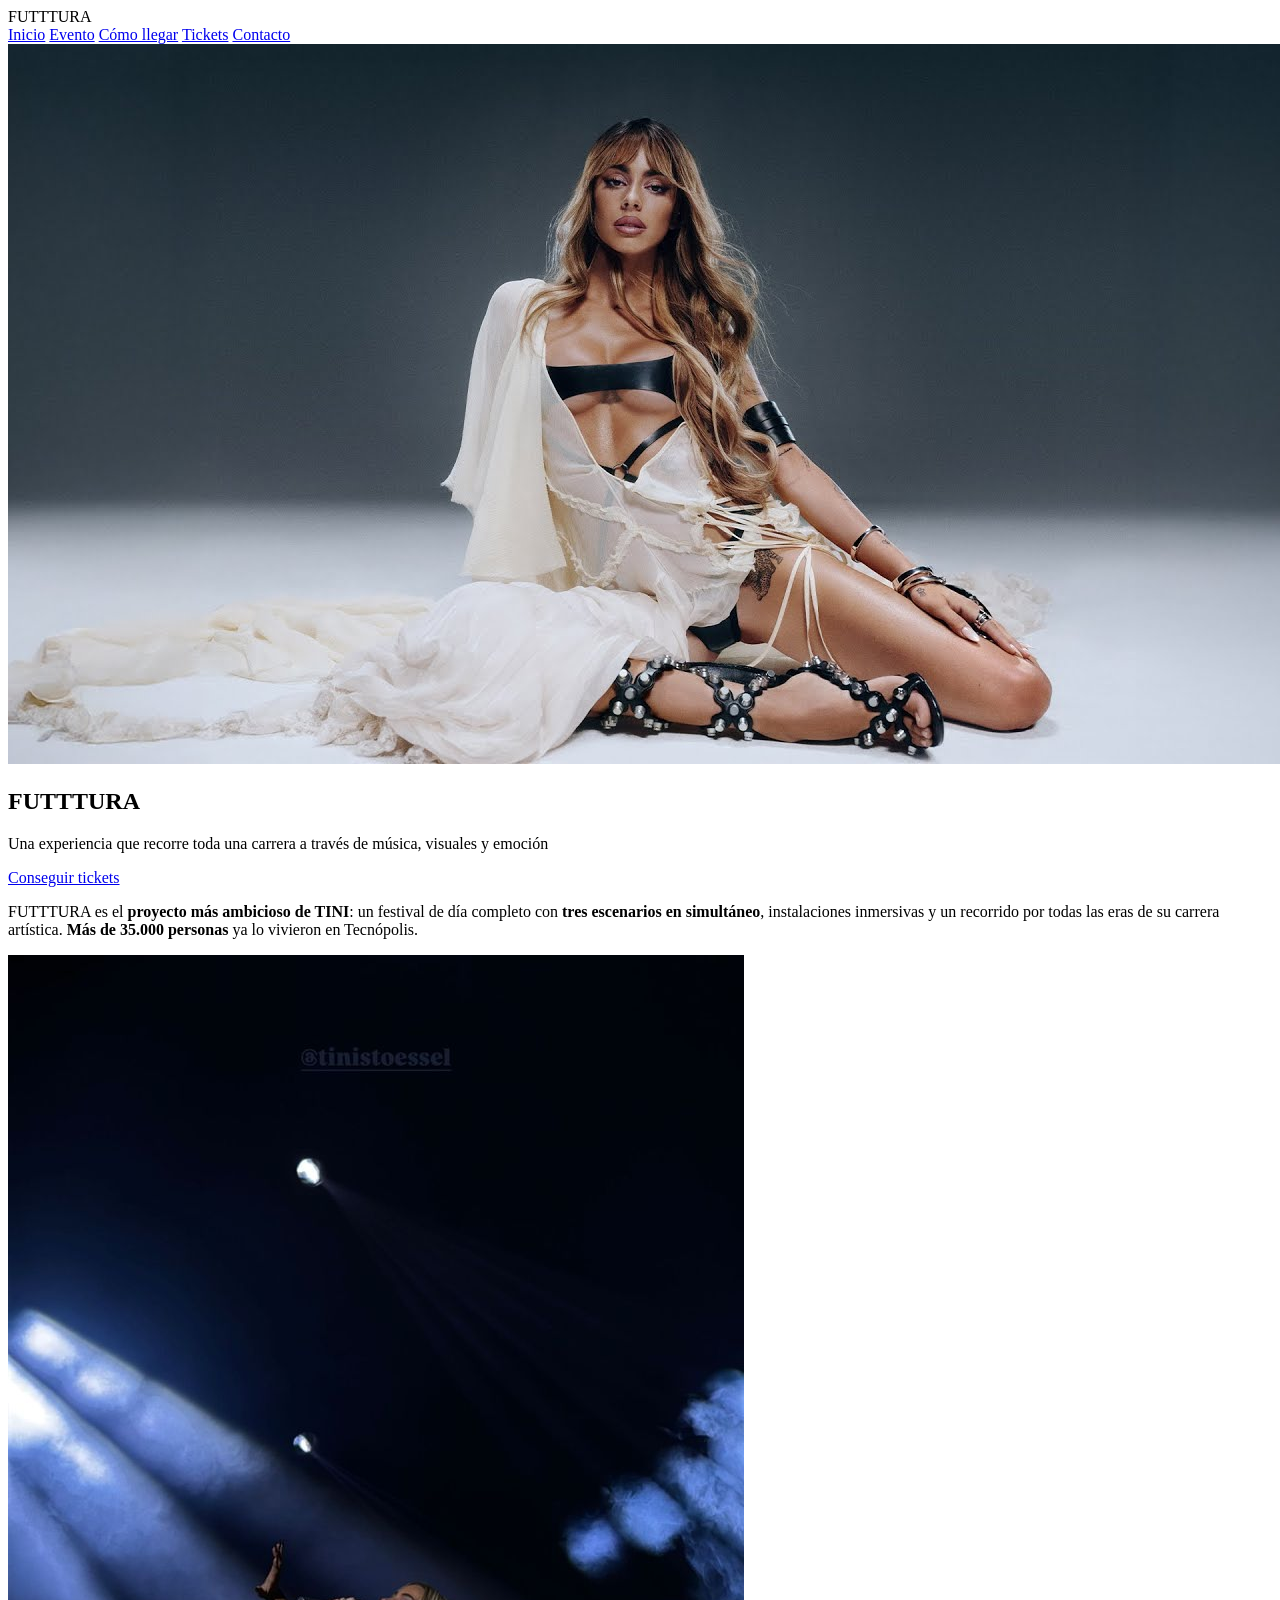
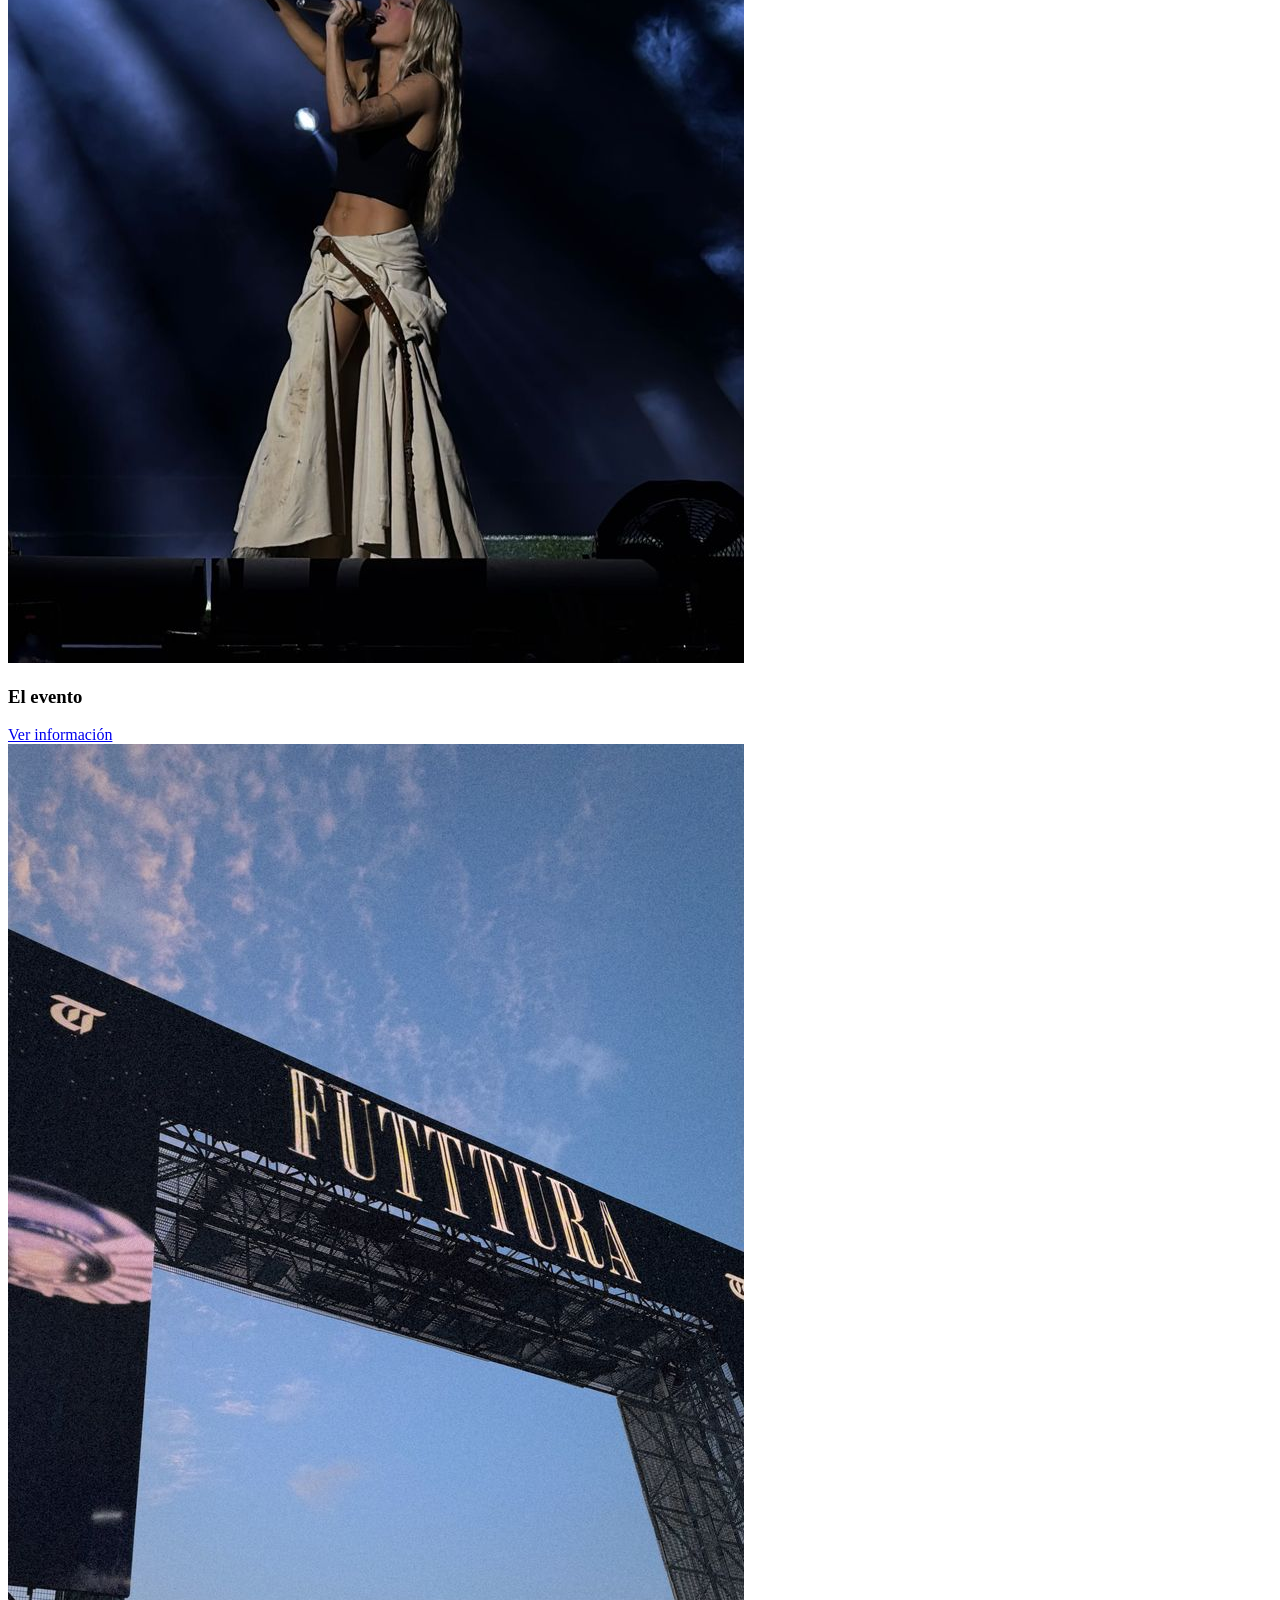
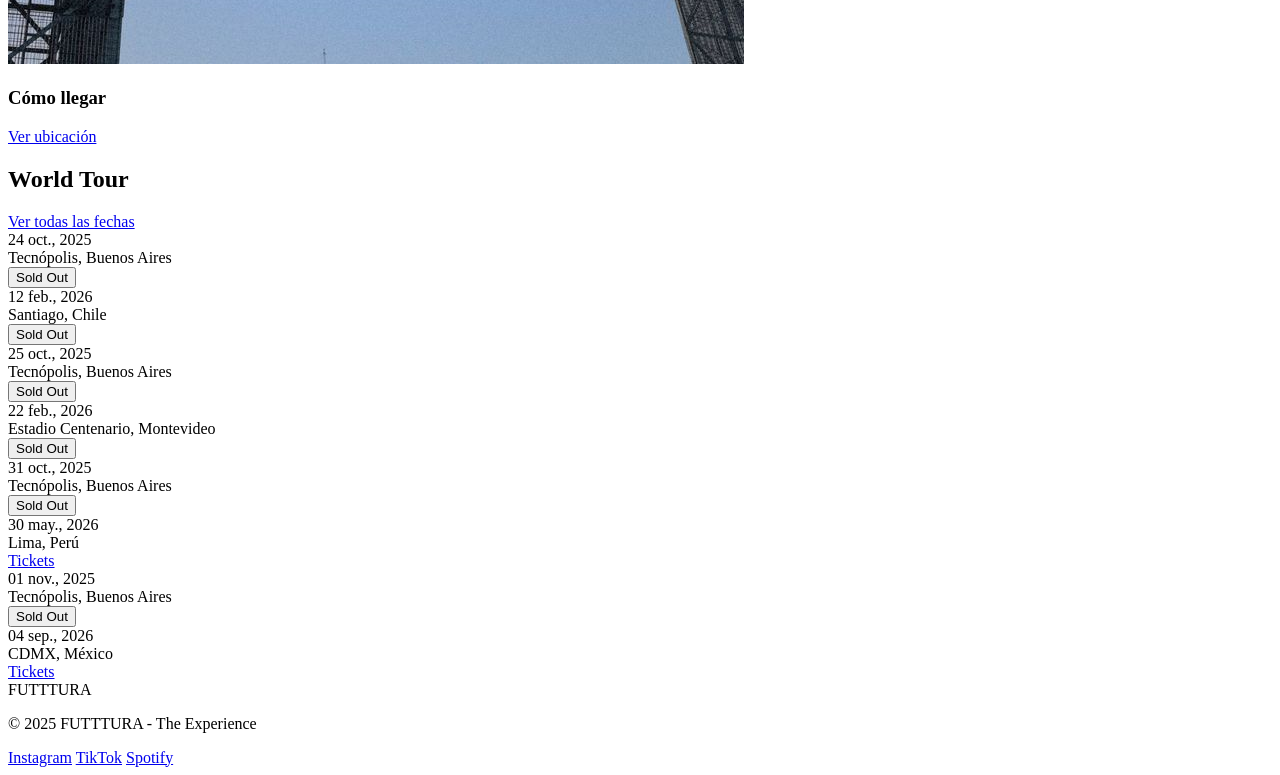
==== index.html @ b5c963a7 "Add files via upload" ====
<!DOCTYPE html>
<html lang="es">
<head>
    <meta charset="UTF-8">
    <meta name="viewport" content="width=device-width, initial-scale=1.0">
    <title>FUTTTURA — The Experience</title>
    <link rel="stylesheet" href="css/estilos.css">
    <link href="https://fonts.googleapis.com/css2?family=Bebas+Neue&family=Playfair+Display:ital,wght@0,500;0,700;1,500&family=Inter:wght@300;400;600&display=swap" rel="stylesheet">
</head>

<body>

<header class="nav">
    <div class="logo">FUTTTURA</div>
    <nav>
        <a href="index.html" class="active">Inicio</a>
        <a href="info.html">Evento</a>
        <a href="llegar.html">Cómo llegar</a>
        <a href="tickets.html">Tickets</a>
        <a href="contacto.html">Contacto</a>
    </nav>
</header>

<main>

    <!-- HERO -->
    <section class="hero">
        <img src="img/hero.jpg" alt="FUTTTURA — TINI The Experience">
        <div class="hero-overlay"></div>
        <div class="hero-text">
            <h1>FUTTTURA</h1>
            <p>Una experiencia que recorre toda una carrera a través de música, visuales y emoción</p>
            <a href="tickets.html" class="btn-hero">Conseguir tickets</a>
        </div>
    </section>

    <!-- INTRO -->
    <section class="intro">
        <p class="intro-text">
            FUTTTURA es el <strong>proyecto más ambicioso de TINI</strong>: un festival de día completo con <strong>tres escenarios
            en simultáneo</strong>, instalaciones inmersivas y un recorrido por todas las eras de su carrera artística.
            <strong>Más de 35.000 personas</strong> ya lo vivieron en Tecnópolis.
        </p>
    </section>

    <!-- GRID -->
    <section class="grid-home">

        <div class="grid-item">
            <img src="img/evento.jpg" alt="El Evento">
            <div class="grid-item-overlay"></div>
            <div class="grid-text">
                <h3>El evento</h3>
                <a href="info.html">Ver información </a>
            </div>
        </div>

        <div class="grid-item">
            <img src="img/tecnopolis.jpg" alt="Cómo llegar">
            <div class="grid-item-overlay"></div>
            <div class="grid-text">
                <h3>Cómo llegar</h3>
                <a href="llegar.html">Ver ubicación </a>
            </div>
        </div>

    </section>

    <!-- WORLD TOUR  -->
    <section class="world-tour">

        <div class="world-tour-header">
            <h2>World Tour</h2>
            <a href="tickets.html">Ver todas las fechas</a>
        </div>

        <div class="tour-grid">

            <!-- Buenos Aires — SOLD OUT -->
            <div class="tour-fila">
                <div class="tour-info">
                    <div class="tour-fecha">24 oct., 2025</div>
                    <div class="tour-lugar">Tecnópolis, Buenos Aires</div>
                </div>
                <button class="btn-sold-out">Sold Out</button>
            </div>

            <!-- Internacional -->
            <div class="tour-fila">
                <div class="tour-info">
                    <div class="tour-fecha">12 feb., 2026</div>
                    <div class="tour-lugar">Santiago, Chile</div>
                </div>
                <button class="btn-sold-out">Sold Out</button>
            </div>

            <div class="tour-fila">
                <div class="tour-info">
                    <div class="tour-fecha">25 oct., 2025</div>
                    <div class="tour-lugar">Tecnópolis, Buenos Aires</div>
                </div>
                <button class="btn-sold-out">Sold Out</button>
            </div>

            <div class="tour-fila">
                <div class="tour-info">
                    <div class="tour-fecha">22 feb., 2026</div>
                    <div class="tour-lugar">Estadio Centenario, Montevideo</div>
                </div>
                <button class="btn-sold-out">Sold Out</button>
            </div>

            <div class="tour-fila">
                <div class="tour-info">
                    <div class="tour-fecha">31 oct., 2025</div>
                    <div class="tour-lugar">Tecnópolis, Buenos Aires</div>
                </div>
                <button class="btn-sold-out">Sold Out</button>
            </div>

            <div class="tour-fila">
                <div class="tour-info">
                    <div class="tour-fecha">30 may., 2026</div>
                    <div class="tour-lugar">Lima, Perú</div>
                </div>
                <a href="tickets.html" class="btn-ticket">Tickets</a>
            </div>

            <div class="tour-fila">
                <div class="tour-info">
                    <div class="tour-fecha">01 nov., 2025</div>
                    <div class="tour-lugar">Tecnópolis, Buenos Aires</div>
                </div>
                <button class="btn-sold-out">Sold Out</button>
            </div>

            <div class="tour-fila">
                <div class="tour-info">
                    <div class="tour-fecha">04 sep., 2026</div>
                    <div class="tour-lugar">CDMX, México</div>
                </div>
                <a href="tickets.html" class="btn-ticket">Tickets</a>
            </div>

        </div>

    </section>

</main>

<footer>
    <div class="footer-logo">FUTTTURA</div>
    <p class="footer-copy">© 2025 FUTTTURA - The Experience</p>
    <div class="footer-links">
        <a href="https://instagram.com/tinistoessel" target="_blank">Instagram</a>
        <a href="https://www.tiktok.com/@tinistoessel" target="_blank">TikTok</a>
        <a href="https://open.spotify.com/intl-es/artist/7vXDAI8JwjW531ouMGbfcp"_blank">Spotify</a>
    </div>
</footer>

</body>
</html>
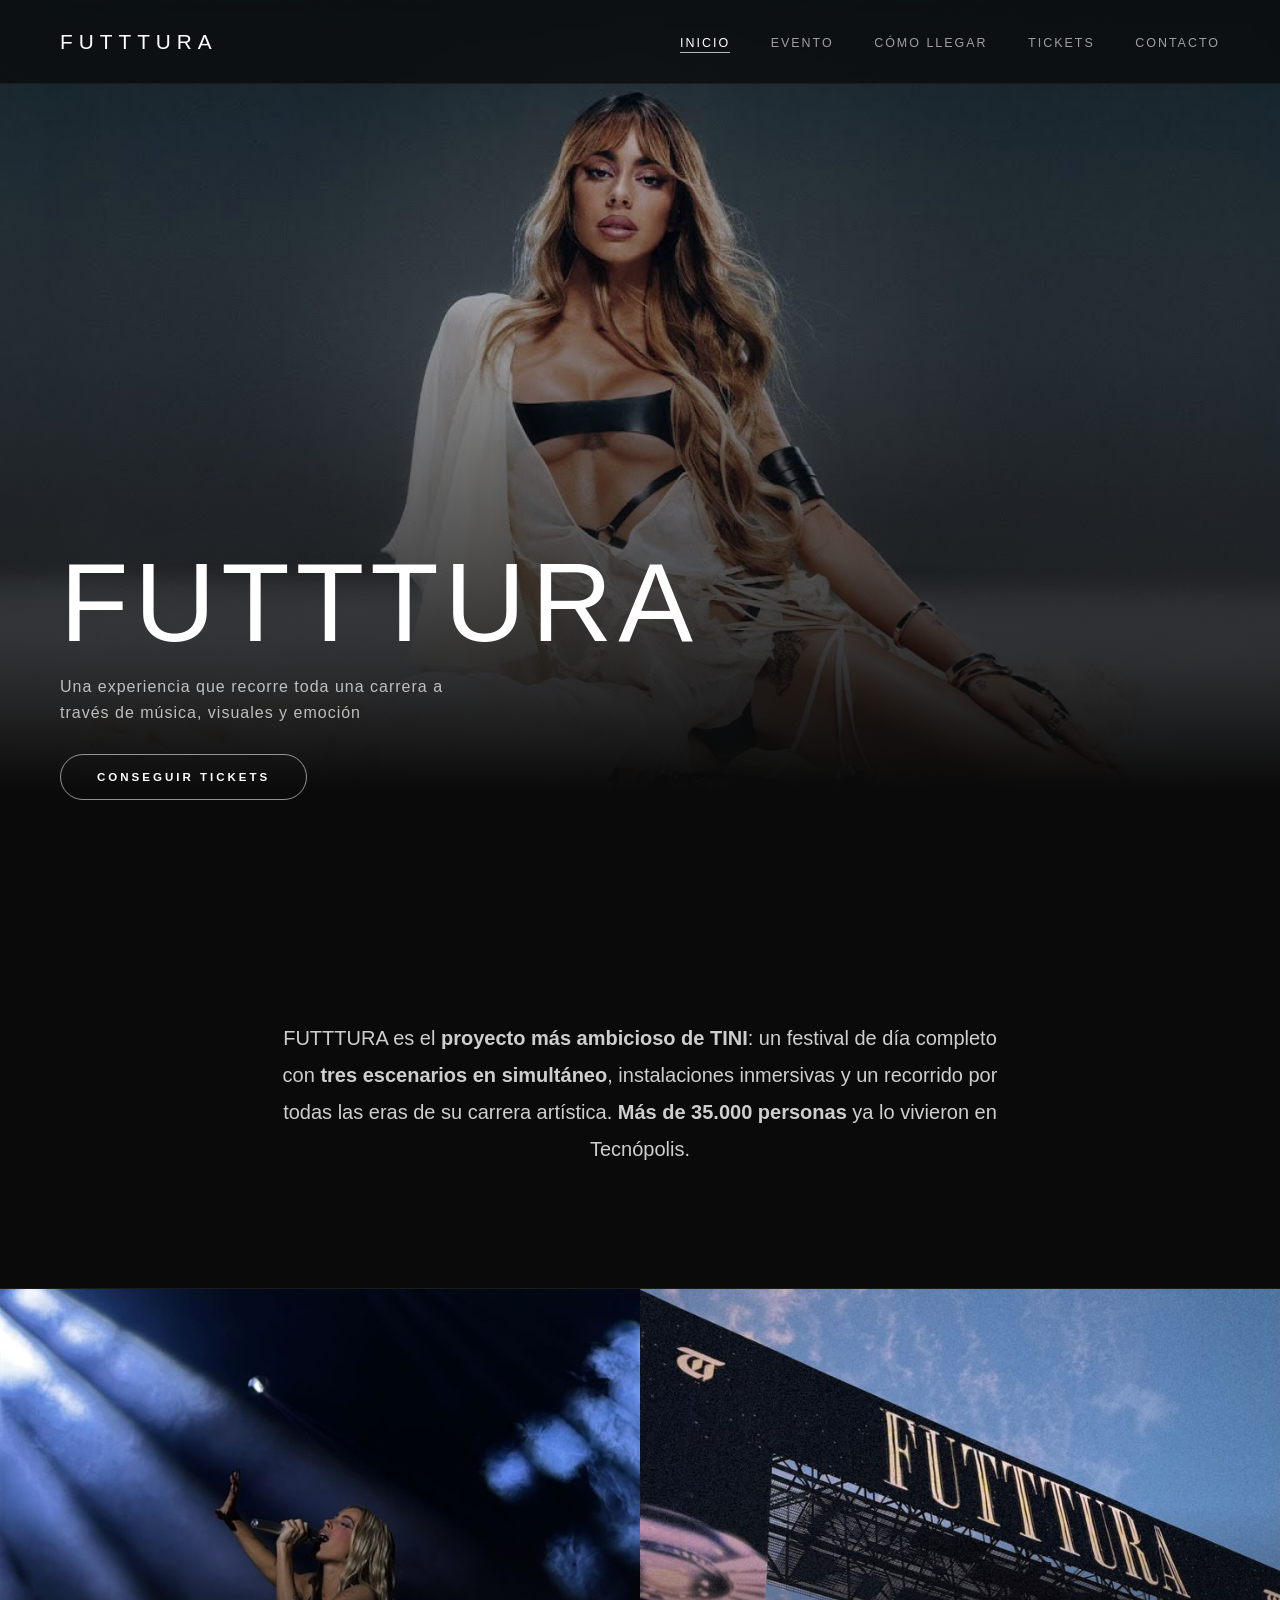
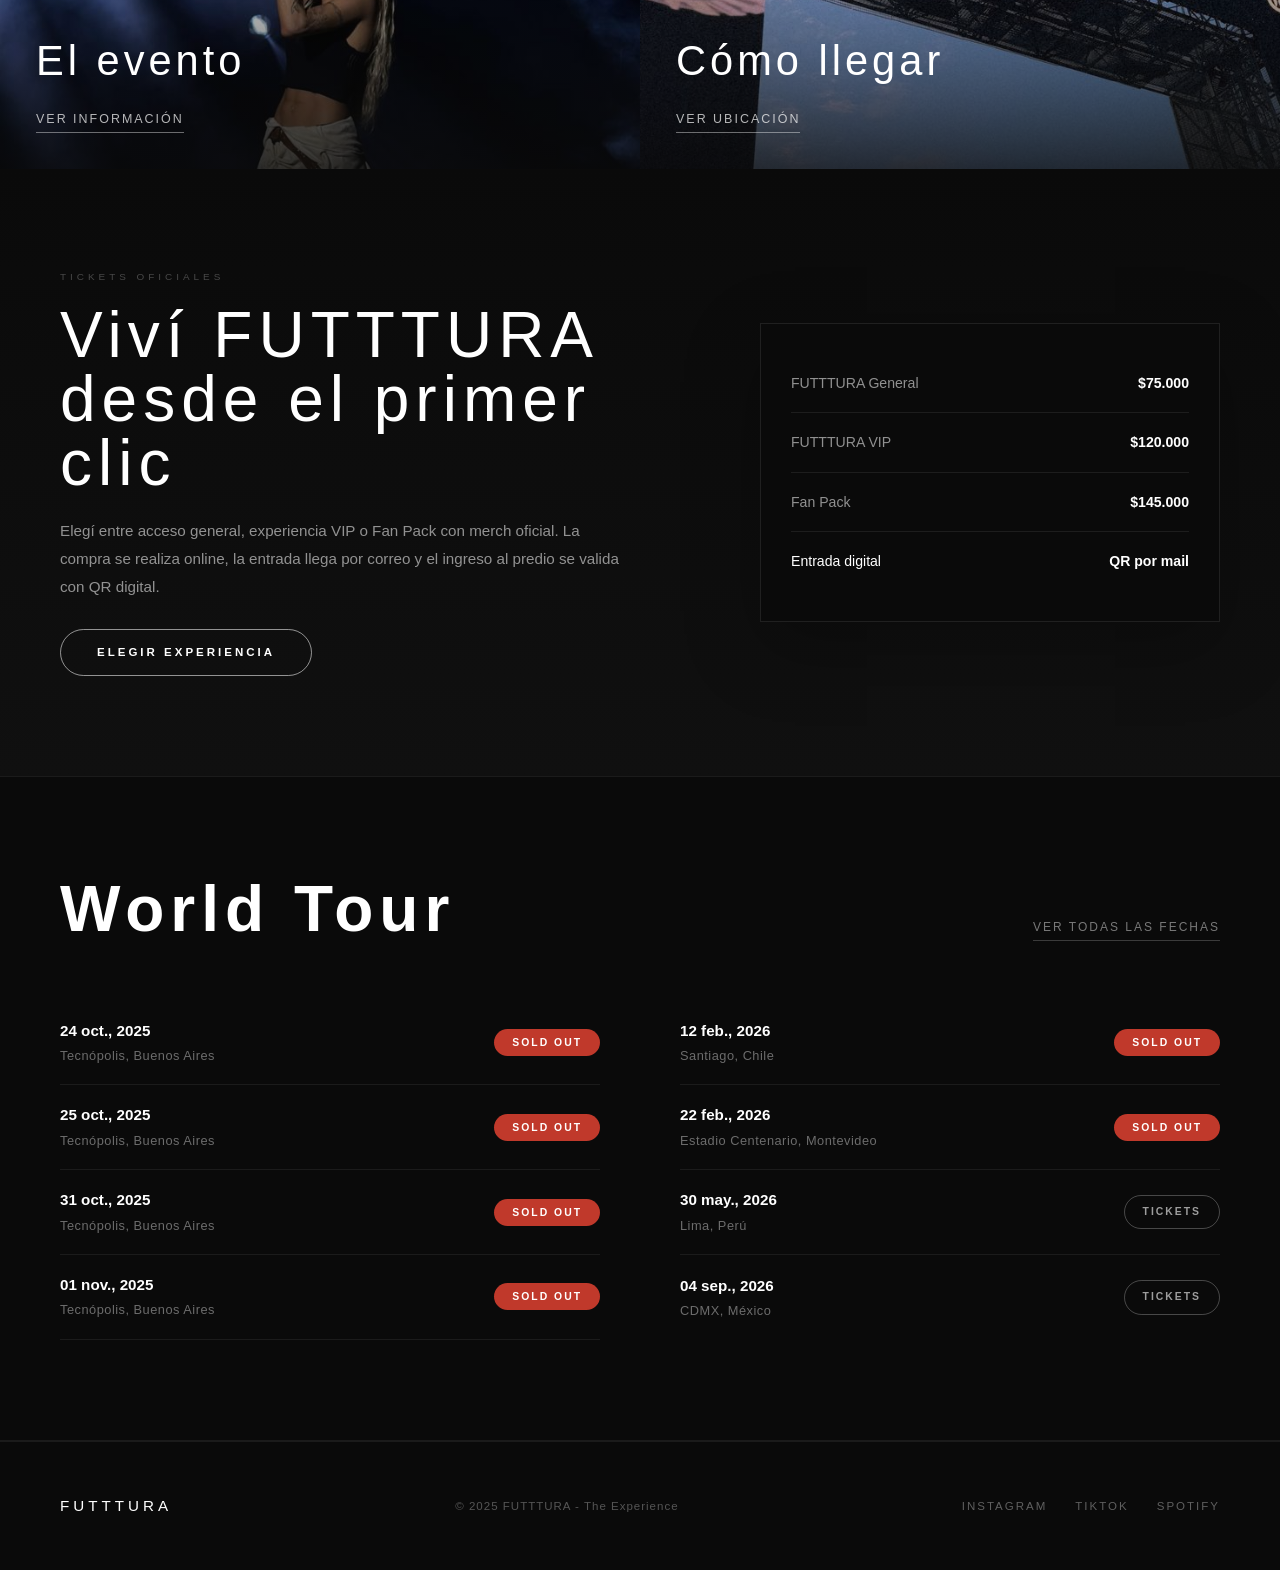
==== commit 0449078a: "Add files via upload" ====
--- a/index.html
+++ b/index.html
@@ -12,7 +12,13 @@
 
 <header class="nav">
     <div class="logo">FUTTTURA</div>
-    <nav>
+    <input type="checkbox" id="menu-toggle" class="menu-toggle" aria-label="Abrir menú">
+    <label for="menu-toggle" class="menu-btn" aria-label="Abrir menú">
+        <span></span>
+        <span></span>
+        <span></span>
+    </label>
+    <nav class="nav-menu">
         <a href="index.html" class="active">Inicio</a>
         <a href="info.html">Evento</a>
         <a href="llegar.html">Cómo llegar</a>
@@ -65,6 +71,40 @@
         </div>
 
     </section>
+
+
+
+    <!-- EXPERIENCIA ONLINE -->
+    <section class="home-shop">
+        <div class="home-shop-text">
+            <span class="compra-eyebrow">Tickets oficiales</span>
+            <h2>Viví FUTTTURA desde el primer clic</h2>
+            <p>
+                Elegí entre acceso general, experiencia VIP o Fan Pack con merch oficial. La compra se realiza online,
+                la entrada llega por correo y el ingreso al predio se valida con QR digital.
+            </p>
+            <a href="tickets.html#experiencias" class="btn-hero">Elegir experiencia</a>
+        </div>
+        <div class="home-shop-panel">
+            <div class="mini-cart-line">
+                <span>FUTTTURA General</span>
+                <strong>$75.000</strong>
+            </div>
+            <div class="mini-cart-line">
+                <span>FUTTTURA VIP</span>
+                <strong>$120.000</strong>
+            </div>
+            <div class="mini-cart-line">
+                <span>Fan Pack</span>
+                <strong>$145.000</strong>
+            </div>
+            <div class="mini-cart-total">
+                <span>Entrada digital</span>
+                <strong>QR por mail</strong>
+            </div>
+        </div>
+    </section>
+
 
     <!-- WORLD TOUR  -->
     <section class="world-tour">
--- a/css/estilos.css
+++ b/css/estilos.css
@@ -0,0 +1,2634 @@
+/* nuevo */
+* {
+    margin: 0;
+    padding: 0;
+    box-sizing: border-box;
+}
+
+/* BASE */
+body {
+    font-family: 'Inter', sans-serif;
+    background-color: #0a0a0a;
+    color: #ffffff;
+    line-height: 1.6;
+}
+
+/* TIPOGRAFÍA */
+.display {
+    font-family: 'Bebas Neue', sans-serif;
+    letter-spacing: 3px;
+}
+
+
+.split p strong,
+.intro-text strong,
+.text-block p strong,
+.faq-item p strong,
+.highlight p strong {
+    color: #ffffff;
+    font-weight: 600;
+    opacity: 1;
+}
+
+/* CONTENEDOR */
+.container {
+    max-width: 1200px;
+    margin: 0 auto;
+    padding: 0 60px;
+}
+
+/* NAV */
+.nav {
+    position: fixed;
+    top: 0;
+    width: 100%;
+    padding: 25px 60px;
+    display: flex;
+    justify-content: space-between;
+    align-items: center;
+    background: rgba(10, 10, 10, 0.75);
+    backdrop-filter: blur(12px);
+    z-index: 1000;
+    border-bottom: 1px solid rgba(255,255,255,0.05);
+}
+
+.logo {
+    font-family: 'Bebas Neue', sans-serif;
+    font-size: 1.3rem;
+    letter-spacing: 6px;
+    text-transform: uppercase;
+}
+
+.nav nav a {
+    margin-left: 36px;
+    text-decoration: none;
+    color: rgba(255,255,255,0.6);
+    font-size: 0.78rem;
+    letter-spacing: 2px;
+    text-transform: uppercase;
+    transition: color 0.3s;
+}
+
+.nav nav a:hover {
+    color: #ffffff;
+}
+
+.nav nav a.active {
+    color: #ffffff;
+    border-bottom: 1px solid rgba(255,255,255,0.7);
+    padding-bottom: 2px;
+}
+
+/* ============================
+   HERO — INDEX
+============================ */
+.hero {
+    height: 100vh;
+    position: relative;
+    overflow: hidden;
+}
+
+.hero img {
+    width: 100%;
+    height: 100%;
+    object-fit: cover;
+    object-position: center top;
+}
+
+.hero-overlay {
+    position: absolute;
+    inset: 0;
+    background: linear-gradient(to top, #0a0a0a 12%, rgba(10,10,10,0.35) 60%, transparent 100%);
+}
+
+.hero-text {
+    position: absolute;
+    bottom: 100px;
+    left: 60px;
+    max-width: 560px;
+}
+
+.hero h1 {
+    font-family: 'Bebas Neue', sans-serif;
+    font-size: 7rem;
+    font-weight: 400;
+    line-height: 0.95;
+    letter-spacing: 6px;
+}
+
+.hero p {
+    margin-top: 18px;
+    font-size: 1rem;
+    opacity: 0.7;
+    font-weight: 300;
+    letter-spacing: 1px;
+    max-width: 420px;
+}
+
+/* ============================
+   INTRO
+============================ */
+.intro {
+    padding: 120px 60px;
+    text-align: center;
+    border-bottom: 1px solid rgba(255,255,255,0.07);
+}
+
+.intro-text {
+    max-width: 720px;
+    margin: auto;
+    font-size: 1.25rem;
+    line-height: 1.85;
+    opacity: 0.8;
+    font-weight: 300;
+}
+
+/* ============================
+   GRID HOME
+============================ */
+.grid-home {
+    display: grid;
+    grid-template-columns: 1fr 1fr;
+}
+
+.grid-item {
+    position: relative;
+    overflow: hidden;
+}
+
+.grid-item img {
+    width: 100%;
+    height: 480px;
+    object-fit: cover;
+    transition: transform 0.6s ease;
+    display: block;
+}
+
+.grid-item:hover img {
+    transform: scale(1.04);
+}
+
+.grid-item-overlay {
+    position: absolute;
+    inset: 0;
+    background: linear-gradient(to top, rgba(10,10,10,0.8) 0%, transparent 55%);
+}
+
+.grid-text {
+    position: absolute;
+    bottom: 36px;
+    left: 36px;
+}
+
+.grid-text h3 {
+    font-family: 'Bebas Neue', sans-serif;
+    font-size: 2.6rem;
+    font-weight: 400;
+    letter-spacing: 4px;
+    margin-bottom: 10px;
+}
+
+.grid-text a {
+    display: inline-block;
+    font-size: 0.78rem;
+    color: rgba(255,255,255,0.7);
+    text-decoration: none;
+    letter-spacing: 2px;
+    text-transform: uppercase;
+    border-bottom: 1px solid rgba(255,255,255,0.4);
+    padding-bottom: 2px;
+    transition: color 0.2s, border-color 0.2s;
+}
+
+.grid-text a:hover {
+    color: #fff;
+    border-color: #fff;
+}
+
+/* ============================
+   HERO PÁGINAS INTERNAS
+============================ */
+.evento-hero {
+    height: 78vh;
+    position: relative;
+    overflow: hidden;
+}
+
+.evento-hero img {
+    width: 100%;
+    height: 100%;
+    object-fit: cover;
+    object-position: center 20%;
+    display: block;
+}
+
+.evento-overlay {
+    position: absolute;
+    inset: 0;
+    background: linear-gradient(to top, #0a0a0a 8%, rgba(10,10,10,0.4) 55%, transparent 100%);
+}
+
+.evento-hero-text {
+    position: absolute;
+    bottom: 80px;
+    left: 60px;
+    max-width: 600px;
+}
+
+.evento-hero-text h1 {
+    font-family: 'Bebas Neue', sans-serif;
+    font-size: 5rem;
+    font-weight: 400;
+    line-height: 1;
+    letter-spacing: 4px;
+}
+
+.evento-hero-text p {
+    margin-top: 14px;
+    font-size: 0.8rem;
+    opacity: 0.5;
+    letter-spacing: 3px;
+    text-transform: uppercase;
+}
+
+/* ============================
+   SECCIONES GENERALES
+============================ */
+.section {
+    padding: 120px 0;
+}
+
+.title {
+    font-family: 'Bebas Neue', sans-serif;
+    font-size: 4rem;
+    font-weight: 400;
+    margin-bottom: 70px;
+    line-height: 1;
+    letter-spacing: 4px;
+}
+
+/* ============================
+   LAYOUT SPLIT
+============================ */
+.split {
+    display: grid;
+    grid-template-columns: 1fr 1fr;
+    gap: 80px;
+    margin-bottom: 100px;
+    align-items: center;
+}
+
+.split:last-child {
+    margin-bottom: 0;
+}
+
+.reverse {
+    direction: rtl;
+}
+
+.reverse * {
+    direction: ltr;
+}
+
+.split h2 {
+    font-family: 'Bebas Neue', sans-serif;
+    font-size: 2.8rem;
+    font-weight: 400;
+    margin-bottom: 20px;
+    line-height: 1;
+    letter-spacing: 3px;
+}
+
+.split p {
+    font-size: 0.95rem;
+    opacity: 0.75;
+    line-height: 1.8;
+}
+
+/* ============================
+   HIGHLIGHT
+============================ */
+.highlight {
+    background: linear-gradient(180deg, #131313 0%, #0e0e0e 100%);
+    padding: 110px 60px 0;
+    text-align: center;
+    border-top: 1px solid rgba(255,255,255,0.06);
+    border-bottom: 1px solid rgba(255,255,255,0.06);
+}
+
+.highlight-eyebrow {
+    display: block;
+    font-size: 0.68rem;
+    letter-spacing: 5px;
+    text-transform: uppercase;
+    color: rgba(255,255,255,0.28);
+    margin-bottom: 28px;
+}
+
+.highlight h2 {
+    font-family: 'Bebas Neue', sans-serif;
+    font-size: 5.5rem;
+    font-weight: 400;
+    margin-bottom: 24px;
+    max-width: 820px;
+    margin-left: auto;
+    margin-right: auto;
+    line-height: 0.95;
+    letter-spacing: 4px;
+}
+
+.highlight p {
+    font-size: 1rem;
+    opacity: 0.5;
+    max-width: 500px;
+    margin: 0 auto;
+    line-height: 1.85;
+    font-weight: 300;
+}
+
+/* ============================
+   GRILLA  — PÁGINA EVENTO
+============================ */
+.info-cards {
+    display: grid;
+    grid-template-columns: repeat(3, 1fr);
+    border-top: 1px solid rgba(255,255,255,0.07);
+}
+
+.info-card {
+    border-right: 1px solid rgba(255,255,255,0.07);
+    border-bottom: 1px solid rgba(255,255,255,0.07);
+    display: flex;
+    flex-direction: column;
+}
+
+.info-card:nth-child(3),
+.info-card:nth-child(6) {
+    border-right: none;
+}
+
+.info-card-img {
+    overflow: hidden;
+    flex-shrink: 0;
+}
+
+.info-card-img img {
+    width: 100%;
+    height: 240px;
+    object-fit: cover;
+    display: block;
+    transition: transform 0.6s ease;
+}
+
+.info-card:hover .info-card-img img {
+    transform: scale(1.04);
+}
+
+.info-card-body {
+    padding: 36px 36px 44px;
+    display: flex;
+    flex-direction: column;
+    flex: 1;
+}
+
+.info-card-label {
+    display: block;
+    font-size: 0.62rem;
+    letter-spacing: 4px;
+    text-transform: uppercase;
+    color: rgba(255,255,255,0.25);
+    margin-bottom: 14px;
+}
+
+.info-card-body h3 {
+    font-family: 'Bebas Neue', sans-serif;
+    font-size: 1.8rem;
+    font-weight: 400;
+    letter-spacing: 2px;
+    margin-bottom: 16px;
+    line-height: 1.05;
+}
+
+.info-card-body p {
+    font-size: 0.88rem;
+    opacity: 0.6;
+    line-height: 1.8;
+    flex: 1;
+}
+
+.info-card-body .link-accion {
+    margin-top: 20px;
+}
+
+
+.stat-value {
+    font-family: 'Bebas Neue', sans-serif;
+    font-size: 4rem !important;
+    letter-spacing: 3px;
+    line-height: 1 !important;
+    margin-bottom: 14px !important;
+    color: #fff;
+}
+
+
+.fw-image {
+    position: relative;
+    height: 520px;
+    overflow: hidden;
+}
+
+.fw-image img {
+    width: 100%;
+    height: 100%;
+    object-fit: cover;
+    object-position: center 30%;
+    display: block;
+}
+
+.fw-image-overlay {
+    position: absolute;
+    inset: 0;
+    background: linear-gradient(to bottom, rgba(10,10,10,0.25) 0%, rgba(10,10,10,0.55) 100%);
+}
+
+/* SECCIÓN MERCH */
+.merch-section {
+    padding: 120px 60px;
+    text-align: center;
+    border-bottom: 1px solid rgba(255,255,255,0.07);
+}
+
+.merch-section h2 {
+    font-family: 'Bebas Neue', sans-serif;
+    font-size: 5rem;
+    font-weight: 400;
+    letter-spacing: 6px;
+    line-height: 1;
+    margin-bottom: 28px;
+}
+
+.merch-section p {
+    font-size: 1rem;
+    opacity: 0.6;
+    max-width: 520px;
+    margin: 0 auto;
+    line-height: 1.85;
+    font-weight: 300;
+}
+
+/* DATOS DEL EVENTO */
+.datos-evento {
+    display: grid;
+    grid-template-columns: repeat(3, 1fr);
+    margin-top: 90px;
+    border-top: 1px solid rgba(255,255,255,0.08);
+}
+
+.dato-item {
+    padding: 48px 40px;
+    border-right: 1px solid rgba(255,255,255,0.08);
+    text-align: left;
+}
+
+.dato-item:nth-child(3),
+.dato-item:nth-child(6) {
+    border-right: none;
+}
+
+.dato-item:nth-child(4),
+.dato-item:nth-child(5),
+.dato-item:nth-child(6) {
+    border-top: 1px solid rgba(255,255,255,0.08);
+}
+
+.dato-item span {
+    display: block;
+    font-size: 0.62rem;
+    letter-spacing: 4px;
+    text-transform: uppercase;
+    color: rgba(255,255,255,0.25);
+    margin-bottom: 14px;
+}
+
+.dato-item p {
+    font-family: 'Inter', sans-serif;
+    font-size: 1.05rem;
+    font-weight: 600;
+    letter-spacing: 0.3px;
+    opacity: 1 !important;
+    line-height: 1.3;
+    color: #fff;
+}
+
+/* IMÁGENES EN SPLIT */
+.split img {
+    width: 100%;
+    height: 440px;
+    object-fit: cover;
+    display: block;
+}
+
+/* ============================
+   CÓMO LLEGAR
+============================ */
+.text-block h2 {
+    font-family: 'Bebas Neue', sans-serif;
+    font-size: 2.4rem;
+    margin-bottom: 20px;
+    font-weight: 400;
+    letter-spacing: 3px;
+}
+
+.text-block p {
+    opacity: 0.75;
+    font-size: 0.95rem;
+    line-height: 1.8;
+    margin-bottom: 16px;
+}
+
+.data {
+    list-style: none;
+    margin-top: 28px;
+    border-top: 1px solid rgba(255,255,255,0.08);
+}
+
+.data li {
+    padding: 16px 0;
+    border-bottom: 1px solid rgba(255,255,255,0.08);
+    font-size: 0.9rem;
+    display: flex;
+    gap: 14px;
+    align-items: flex-start;
+}
+
+.data li strong {
+    color: #fff;
+    min-width: 110px;
+    opacity: 1;
+    font-size: 0.78rem;
+    letter-spacing: 1px;
+    text-transform: uppercase;
+    padding-top: 2px;
+}
+
+.data li span {
+    opacity: 0.6;
+    line-height: 1.6;
+}
+
+.map-full {
+    margin-top: 80px;
+}
+
+.map-full iframe {
+    width: 100%;
+    height: 460px;
+    border: none;
+    display: block;
+    filter: grayscale(25%) contrast(1.1);
+}
+
+/* ============================
+   PÁGINA CONTACTO
+============================ */
+.contacto-section {
+    padding: 80px 0 100px;
+}
+
+.contacto-grid {
+    display: grid;
+    grid-template-columns: 1fr 1fr;
+    gap: 100px;
+    align-items: start;
+}
+
+.contacto-eyebrow {
+    display: block;
+    font-size: 0.62rem;
+    letter-spacing: 4px;
+    text-transform: uppercase;
+    color: rgba(255,255,255,0.25);
+    margin-bottom: 14px;
+}
+
+.contacto-titulo {
+    font-family: 'Bebas Neue', sans-serif;
+    font-size: 2.8rem;
+    font-weight: 400;
+    letter-spacing: 3px;
+    line-height: 1;
+    margin-bottom: 36px;
+}
+
+/*  FAQ */
+.faq-acordeon {
+    border-top: 1px solid rgba(255,255,255,0.08);
+}
+
+.faq-item {
+    border-bottom: 1px solid rgba(255,255,255,0.08);
+}
+
+.faq-trigger {
+    width: 100%;
+    display: flex;
+    align-items: center;
+    justify-content: space-between;
+    gap: 16px;
+    padding: 20px 0;
+    background: transparent;
+    border: none;
+    color: #fff;
+    cursor: pointer;
+    text-align: left;
+    font-family: 'Inter', sans-serif;
+    font-size: 0.88rem;
+    font-weight: 600;
+    letter-spacing: 0.3px;
+    transition: opacity 0.2s;
+}
+
+.faq-trigger:hover {
+    opacity: 0.7;
+}
+
+.faq-icon {
+    font-size: 1.3rem;
+    font-weight: 300;
+    line-height: 1;
+    flex-shrink: 0;
+    color: rgba(255,255,255,0.4);
+    transition: transform 0.3s ease, color 0.2s;
+}
+
+.faq-item.open .faq-icon {
+    color: #fff;
+}
+
+.faq-body {
+    max-height: 0;
+    overflow: hidden;
+    transition: max-height 0.35s ease, padding 0.3s ease;
+}
+
+.faq-body p {
+    padding-bottom: 20px;
+    font-size: 0.85rem;
+    opacity: 0.55;
+    line-height: 1.8;
+}
+
+.faq-item.open .faq-body {
+    max-height: 200px;
+}
+
+/* ============================
+   FORMULARIO + FAQ
+============================ */
+.form-block input,
+.form-block textarea {
+    width: 100%;
+    padding: 14px 0;
+    margin-bottom: 24px;
+    border: none;
+    border-bottom: 1px solid rgba(255,255,255,0.12);
+    background: transparent;
+    color: white;
+    font-size: 0.9rem;
+    font-family: 'Inter', sans-serif;
+    outline: none;
+    transition: border-color 0.3s;
+}
+
+.form-block input::placeholder,
+.form-block textarea::placeholder {
+    color: rgba(255,255,255,0.25);
+}
+
+.form-block input:focus,
+.form-block textarea:focus {
+    border-bottom-color: rgba(255,255,255,0.55);
+}
+
+.form-block textarea {
+    min-height: 130px;
+    resize: none;
+}
+
+.form-block button {
+    margin-top: 10px;
+    padding: 14px 44px;
+    background: white;
+    color: black;
+    border: none;
+    cursor: pointer;
+    font-size: 0.75rem;
+    letter-spacing: 3px;
+    text-transform: uppercase;
+    font-family: 'Inter', sans-serif;
+    font-weight: 600;
+    transition: opacity 0.3s;
+}
+
+.form-block button:hover {
+    opacity: 0.75;
+}
+
+/* (FAQ accordion styles moved to sección CONTACTO) */
+
+/* ============================
+   FOOTER
+============================ */
+footer {
+    padding: 52px 60px;
+    display: flex;
+    justify-content: space-between;
+    align-items: center;
+    border-top: 1px solid rgba(255,255,255,0.07);
+}
+
+/* ============================
+   BOTÓN - tickets
+============================ */
+.btn-hero {
+    display: inline-block;
+    margin-top: 28px;
+    padding: 13px 36px;
+    border: 1px solid rgba(255,255,255,0.55);
+    border-radius: 100px;
+    font-family: 'Inter', sans-serif;
+    font-size: 0.72rem;
+    font-weight: 600;
+    letter-spacing: 3px;
+    text-transform: uppercase;
+    text-decoration: none;
+    color: #fff;
+    transition: background 0.25s ease, color 0.25s ease, border-color 0.25s ease;
+}
+
+.btn-hero:hover {
+    background: #fff;
+    color: #000;
+    border-color: #fff;
+}
+
+/* ============================
+   LINKS  (setlist, merch, etc.)
+============================ */
+.link-accion {
+    display: inline-flex;
+    align-items: center;
+    gap: 8px;
+    margin-top: 24px;
+    font-family: 'Inter', sans-serif;
+    font-size: 0.72rem;
+    font-weight: 600;
+    letter-spacing: 2px;
+    text-transform: uppercase;
+    text-decoration: none;
+    color: rgba(255,255,255,0.55);
+    border-bottom: 1px solid rgba(255,255,255,0.2);
+    padding-bottom: 3px;
+    transition: color 0.2s ease, border-color 0.2s ease;
+}
+
+.link-accion:hover {
+    color: #fff;
+    border-color: rgba(255,255,255,0.7);
+}
+
+/* ============================
+   SECCIÓN WORLD TOUR
+============================ */
+.world-tour {
+    padding: 100px 60px;
+    border-bottom: 1px solid rgba(255,255,255,0.07);
+}
+
+.world-tour-header {
+    display: flex;
+    justify-content: space-between;
+    align-items: flex-end;
+    margin-bottom: 60px;
+}
+
+.world-tour-header h2 {
+    font-family: 'Bebas Neue', sans-serif;
+    font-size: 4rem;
+    letter-spacing: 6px;
+    line-height: 1;
+}
+
+.world-tour-header a {
+    font-size: 0.75rem;
+    letter-spacing: 2px;
+    text-transform: uppercase;
+    color: rgba(255,255,255,0.45);
+    text-decoration: none;
+    border-bottom: 1px solid rgba(255,255,255,0.2);
+    padding-bottom: 2px;
+    transition: color 0.2s;
+}
+
+.world-tour-header a:hover { color: #fff; }
+
+.tour-grid {
+    display: grid;
+    grid-template-columns: 1fr 1fr;
+    gap: 0 80px;
+}
+
+.tour-fila {
+    display: flex;
+    align-items: center;
+    justify-content: space-between;
+    padding: 18px 0;
+    border-bottom: 1px solid rgba(255,255,255,0.07);
+    gap: 16px;
+}
+
+.tour-fila:last-child { border-bottom: none; }
+
+.tour-info { flex: 1; }
+
+.tour-fecha {
+    font-size: 0.95rem;
+    font-weight: 600;
+    color: #fff;
+    margin-bottom: 3px;
+}
+
+.tour-lugar {
+    font-size: 0.8rem;
+    color: rgba(255,255,255,0.4);
+    letter-spacing: 0.5px;
+}
+
+.btn-sold-out {
+    padding: 8px 18px;
+    font-size: 0.65rem;
+    letter-spacing: 2px;
+    text-transform: uppercase;
+    font-family: 'Inter', sans-serif;
+    font-weight: 700;
+    background: #c0392b;
+    color: #fff;
+    border: none;
+    border-radius: 40px;
+    white-space: nowrap;
+    flex-shrink: 0;
+}
+
+.btn-ticket {
+    padding: 8px 18px;
+    font-size: 0.65rem;
+    letter-spacing: 2px;
+    text-transform: uppercase;
+    font-family: 'Inter', sans-serif;
+    font-weight: 600;
+    background: transparent;
+    color: rgba(255,255,255,0.6);
+    border: 1px solid rgba(255,255,255,0.25);
+    border-radius: 40px;
+    text-decoration: none;
+    white-space: nowrap;
+    flex-shrink: 0;
+    transition: background 0.2s, color 0.2s;
+}
+
+.btn-ticket:hover {
+    background: #fff;
+    color: #000;
+}
+
+.tour-separador {
+    grid-column: 1 / -1;
+    height: 1px;
+    background: rgba(255,255,255,0.12);
+    margin: 16px 0;
+}
+
+/* ============================
+   PÁGINA TICKETS — encabezado
+============================ */
+.tickets-hero {
+    padding: 160px 60px 80px;
+    border-bottom: 1px solid rgba(255,255,255,0.07);
+}
+
+.tickets-hero h1 {
+    font-family: 'Bebas Neue', sans-serif;
+    font-size: 6rem;
+    letter-spacing: 8px;
+    line-height: 0.95;
+    margin-bottom: 24px;
+}
+
+.tickets-hero p {
+    font-size: 0.9rem;
+    color: rgba(255,255,255,0.45);
+    letter-spacing: 2px;
+    text-transform: uppercase;
+}
+
+.tickets-seccion {
+    padding: 80px 60px;
+    border-bottom: 1px solid rgba(255,255,255,0.07);
+}
+
+.tickets-seccion-titulo {
+    font-family: 'Bebas Neue', sans-serif;
+    font-size: 1.4rem;
+    letter-spacing: 6px;
+    color: rgba(255,255,255,0.3);
+    margin-bottom: 32px;
+    text-transform: uppercase;
+}
+
+/* ============================
+   FOOTER
+============================ */
+.footer-logo {
+    font-family: 'Bebas Neue', sans-serif;
+    font-size: 0.95rem;
+    letter-spacing: 4px;
+    text-transform: uppercase;
+}
+
+.footer-copy {
+    font-size: 0.72rem;
+    opacity: 0.3;
+    letter-spacing: 1px;
+}
+
+.footer-links {
+    display: flex;
+    gap: 28px;
+}
+
+.footer-links a {
+    font-size: 0.72rem;
+    color: rgba(255,255,255,0.35);
+    text-decoration: none;
+    letter-spacing: 2px;
+    text-transform: uppercase;
+    transition: color 0.2s;
+}
+
+.footer-links a:hover {
+    color: #fff;
+}
+
+/* ============================
+   PARCIAL 2 — TIENDA / CHECKOUT
+   Se agregan estilos usando la misma estética visual existente
+============================ */
+.compra-online,
+.checkout-section,
+.ordenes-section {
+    padding: 100px 60px;
+    border-bottom: 1px solid rgba(255,255,255,0.07);
+}
+
+.compra-header,
+.checkout-intro,
+.ordenes-header {
+    max-width: 640px;
+    margin-bottom: 60px;
+}
+
+.compra-eyebrow {
+    display: block;
+    font-size: 0.62rem;
+    letter-spacing: 4px;
+    text-transform: uppercase;
+    color: rgba(255,255,255,0.25);
+    margin-bottom: 18px;
+}
+
+.compra-header h2,
+.checkout-intro h2,
+.ordenes-header h2 {
+    font-family: 'Bebas Neue', sans-serif;
+    font-size: 4rem;
+    font-weight: 400;
+    letter-spacing: 6px;
+    line-height: 1;
+    margin-bottom: 22px;
+}
+
+.compra-header p,
+.checkout-intro p,
+.ordenes-header p {
+    font-size: 0.95rem;
+    color: rgba(255,255,255,0.55);
+    line-height: 1.8;
+    font-weight: 300;
+}
+
+.productos-grid {
+    display: grid;
+    grid-template-columns: repeat(3, 1fr);
+    gap: 1px;
+    background: rgba(255,255,255,0.07);
+    border: 1px solid rgba(255,255,255,0.07);
+}
+
+.producto-card {
+    background: #0a0a0a;
+    padding: 40px 36px;
+    min-height: 320px;
+    display: flex;
+    flex-direction: column;
+    align-items: flex-start;
+}
+
+.producto-card--destacado {
+    background: #101010;
+}
+
+.producto-label,
+.orden-id {
+    display: block;
+    font-size: 0.62rem;
+    letter-spacing: 3px;
+    text-transform: uppercase;
+    color: rgba(255,255,255,0.28);
+    margin-bottom: 16px;
+}
+
+.producto-card h3,
+.checkout-card h3,
+.resumen-compra h3,
+.orden-card h3 {
+    font-family: 'Bebas Neue', sans-serif;
+    font-size: 2rem;
+    font-weight: 400;
+    letter-spacing: 3px;
+    line-height: 1;
+    margin-bottom: 16px;
+}
+
+.producto-card p,
+.checkout-card p,
+.resumen-compra p,
+.orden-card p {
+    font-size: 0.88rem;
+    line-height: 1.8;
+    color: rgba(255,255,255,0.55);
+    font-weight: 300;
+}
+
+.producto-precio {
+    margin-top: auto;
+    margin-bottom: 24px;
+    font-size: 1.15rem;
+    font-weight: 600;
+    letter-spacing: 1px;
+    color: #fff;
+}
+
+.checkout-grid {
+    display: grid;
+    grid-template-columns: minmax(0, 1fr) 360px;
+    gap: 60px;
+    align-items: start;
+}
+
+.checkout-pasos {
+    display: grid;
+    gap: 24px;
+}
+
+.checkout-card,
+.resumen-compra {
+    border: 1px solid rgba(255,255,255,0.09);
+    padding: 34px;
+    background: #0f0f0f;
+}
+
+.checkout-card {
+    display: grid;
+    grid-template-columns: 72px 1fr;
+    gap: 24px;
+}
+
+.checkout-card h3,
+.checkout-card p,
+.checkout-card .checkout-form,
+.checkout-card .metodos-pago,
+.checkout-card .btn-confirmar {
+    grid-column: 2;
+}
+
+.paso-numero {
+    grid-row: 1 / span 4;
+    font-family: 'Bebas Neue', sans-serif;
+    font-size: 3rem;
+    line-height: 1;
+    letter-spacing: 3px;
+    color: rgba(255,255,255,0.22);
+}
+
+.checkout-form {
+    display: grid;
+    gap: 18px;
+    margin-top: 8px;
+}
+
+.checkout-form input {
+    width: 100%;
+    padding: 14px 0;
+    border: none;
+    border-bottom: 1px solid rgba(255,255,255,0.12);
+    background: transparent;
+    color: #fff;
+    font-size: 0.9rem;
+    font-family: 'Inter', sans-serif;
+    outline: none;
+}
+
+.checkout-form input::placeholder {
+    color: rgba(255,255,255,0.25);
+}
+
+.form-doble {
+    display: grid;
+    grid-template-columns: 1fr 1fr;
+    gap: 18px;
+}
+
+.metodos-pago {
+    display: flex;
+    flex-wrap: wrap;
+    gap: 10px;
+    margin: 4px 0 12px;
+}
+
+.metodos-pago span {
+    border: 1px solid rgba(255,255,255,0.15);
+    border-radius: 100px;
+    padding: 8px 14px;
+    color: rgba(255,255,255,0.6);
+    font-size: 0.72rem;
+    letter-spacing: 1px;
+}
+
+.btn-confirmar {
+    justify-self: start;
+    margin-top: 22px;
+    padding: 13px 34px;
+    border: 1px solid rgba(255,255,255,0.55);
+    border-radius: 100px;
+    background: #fff;
+    color: #000;
+    cursor: pointer;
+    font-size: 0.72rem;
+    font-weight: 600;
+    letter-spacing: 3px;
+    text-transform: uppercase;
+    font-family: 'Inter', sans-serif;
+}
+
+.resumen-compra {
+    position: sticky;
+    top: 110px;
+}
+
+.resumen-linea,
+.resumen-total {
+    display: flex;
+    justify-content: space-between;
+    gap: 20px;
+    padding: 16px 0;
+    border-bottom: 1px solid rgba(255,255,255,0.08);
+    font-size: 0.88rem;
+    color: rgba(255,255,255,0.55);
+}
+
+.resumen-total {
+    color: #fff;
+    font-size: 1rem;
+    margin-bottom: 22px;
+}
+
+.ordenes-lista {
+    display: grid;
+    gap: 1px;
+    background: rgba(255,255,255,0.07);
+    border: 1px solid rgba(255,255,255,0.07);
+}
+
+.orden-card {
+    background: #0a0a0a;
+    padding: 28px 34px;
+    display: flex;
+    justify-content: space-between;
+    gap: 24px;
+    align-items: center;
+}
+
+.orden-card strong {
+    font-size: 0.68rem;
+    letter-spacing: 2px;
+    text-transform: uppercase;
+    color: rgba(255,255,255,0.7);
+    white-space: nowrap;
+}
+
+/* ============================
+   RESPONSIVE — TABLET Y MOBILE
+============================ */
+@media (max-width: 1024px) {
+    .nav {
+        padding: 22px 36px;
+    }
+
+    .nav nav a {
+        margin-left: 22px;
+        font-size: 0.7rem;
+    }
+
+    .container {
+        padding: 0 36px;
+    }
+
+    .hero-text,
+    .evento-hero-text {
+        left: 36px;
+        right: 36px;
+    }
+
+    .hero h1 {
+        font-size: 5.8rem;
+    }
+
+    .evento-hero-text h1,
+    .tickets-hero h1 {
+        font-size: 4.8rem;
+    }
+
+    .intro,
+    .world-tour,
+    .tickets-seccion,
+    .compra-online,
+    .checkout-section,
+    .ordenes-section,
+    .merch-section {
+        padding-left: 36px;
+        padding-right: 36px;
+    }
+
+    .info-cards,
+    .datos-evento,
+    .productos-grid {
+        grid-template-columns: repeat(2, 1fr);
+    }
+
+    .info-card:nth-child(3),
+    .info-card:nth-child(6),
+    .dato-item:nth-child(3),
+    .dato-item:nth-child(6) {
+        border-right: 1px solid rgba(255,255,255,0.07);
+    }
+
+    .split,
+    .contacto-grid,
+    .checkout-grid {
+        grid-template-columns: 1fr;
+        gap: 48px;
+    }
+
+    .resumen-compra {
+        position: static;
+    }
+
+    .tour-grid {
+        gap: 0 40px;
+    }
+}
+
+@media (max-width: 760px) {
+    .nav {
+        padding: 20px 24px;
+    }
+
+    .nav nav {
+        display: none;
+    }
+
+    .nav::after {
+        content: "☰";
+        font-size: 1.6rem;
+        line-height: 1;
+        color: rgba(255,255,255,0.75);
+    }
+
+    .logo {
+        font-size: 1.15rem;
+        letter-spacing: 5px;
+    }
+
+    .container {
+        padding: 0 24px;
+    }
+
+    .hero {
+        height: 92vh;
+    }
+
+    .hero-text {
+        left: 24px;
+        right: 24px;
+        bottom: 72px;
+    }
+
+    .hero h1 {
+        font-size: 4.4rem;
+        letter-spacing: 4px;
+    }
+
+    .hero p {
+        font-size: 0.9rem;
+    }
+
+    .evento-hero {
+        height: 68vh;
+    }
+
+    .evento-hero-text {
+        left: 24px;
+        right: 24px;
+        bottom: 58px;
+    }
+
+    .evento-hero-text h1,
+    .tickets-hero h1,
+    .highlight h2,
+    .merch-section h2 {
+        font-size: 3.7rem;
+        letter-spacing: 4px;
+    }
+
+    .evento-hero-text p,
+    .tickets-hero p {
+        font-size: 0.68rem;
+        line-height: 1.7;
+    }
+
+    .intro,
+    .world-tour,
+    .tickets-seccion,
+    .compra-online,
+    .checkout-section,
+    .ordenes-section,
+    .merch-section,
+    .highlight {
+        padding: 72px 24px;
+    }
+
+    .tickets-hero {
+        padding: 130px 24px 64px;
+    }
+
+    .intro-text {
+        font-size: 1rem;
+        line-height: 1.75;
+    }
+
+    .grid-home,
+    .tour-grid,
+    .info-cards,
+    .datos-evento,
+    .productos-grid {
+        grid-template-columns: 1fr;
+    }
+
+    .grid-item img,
+    .split img,
+    .fw-image {
+        height: 360px;
+    }
+
+    .world-tour-header {
+        display: block;
+        margin-bottom: 36px;
+    }
+
+    .world-tour-header h2,
+    .title,
+    .compra-header h2,
+    .checkout-intro h2,
+    .ordenes-header h2 {
+        font-size: 3.2rem;
+        letter-spacing: 4px;
+        margin-bottom: 20px;
+    }
+
+    .world-tour-header a {
+        display: inline-block;
+        margin-top: 16px;
+    }
+
+    .tour-fila {
+        align-items: flex-start;
+        padding: 20px 0;
+    }
+
+    .btn-ticket,
+    .btn-sold-out {
+        padding: 8px 14px;
+        font-size: 0.6rem;
+    }
+
+    .section {
+        padding: 72px 0;
+    }
+
+    .split {
+        gap: 36px;
+        margin-bottom: 72px;
+    }
+
+    .data li {
+        display: block;
+    }
+
+    .data li strong {
+        display: block;
+        margin-bottom: 6px;
+    }
+
+    .map-full {
+        margin-top: 48px;
+    }
+
+    .map-full iframe {
+        height: 360px;
+    }
+
+    .contacto-section {
+        padding-top: 72px;
+        padding-bottom: 72px;
+    }
+
+    .contacto-grid {
+        gap: 64px;
+    }
+
+    .info-card:nth-child(n),
+    .dato-item:nth-child(n) {
+        border-right: none;
+    }
+
+    .checkout-card {
+        grid-template-columns: 1fr;
+        gap: 12px;
+        padding: 28px 24px;
+    }
+
+    .checkout-card h3,
+    .checkout-card p,
+    .checkout-card .checkout-form,
+    .checkout-card .metodos-pago,
+    .checkout-card .btn-confirmar {
+        grid-column: 1;
+    }
+
+    .paso-numero {
+        grid-row: auto;
+        font-size: 2.4rem;
+    }
+
+    .form-doble {
+        grid-template-columns: 1fr;
+    }
+
+    .producto-card {
+        min-height: auto;
+        padding: 32px 24px;
+    }
+
+    .producto-precio {
+        margin-top: 28px;
+    }
+
+    .orden-card {
+        display: block;
+        padding: 26px 24px;
+    }
+
+    .orden-card strong {
+        display: inline-block;
+        margin-top: 14px;
+    }
+
+    footer {
+        padding: 42px 24px;
+        display: block;
+        text-align: center;
+    }
+
+    .footer-copy {
+        margin: 14px 0 18px;
+    }
+
+    .footer-links {
+        justify-content: center;
+        flex-wrap: wrap;
+        gap: 18px;
+    }
+}
+
+@media (max-width: 420px) {
+    .hero h1 {
+        font-size: 3.7rem;
+    }
+
+    .evento-hero-text h1,
+    .tickets-hero h1,
+    .world-tour-header h2,
+    .title,
+    .compra-header h2,
+    .checkout-intro h2,
+    .ordenes-header h2 {
+        font-size: 2.9rem;
+    }
+
+    .tour-fila {
+        display: block;
+    }
+
+    .tour-fila .btn-ticket,
+    .tour-fila .btn-sold-out {
+        display: inline-block;
+        margin-top: 12px;
+    }
+}
+
+/* ============================
+   AJUSTE FINAL — PARCIAL 2
+   Carrito + checkout por pantallas, respetando la estética existente
+============================ */
+.carrito-section {
+    padding: 100px 60px;
+    border-bottom: 1px solid rgba(255,255,255,0.07);
+    background: #0d0d0d;
+}
+
+.carrito-layout {
+    display: grid;
+    grid-template-columns: minmax(0, 1fr) 360px;
+    gap: 60px;
+    align-items: start;
+}
+
+.carrito-lista {
+    display: grid;
+    gap: 1px;
+    background: rgba(255,255,255,0.07);
+    border: 1px solid rgba(255,255,255,0.07);
+}
+
+.carrito-item {
+    background: #0a0a0a;
+    padding: 30px 34px;
+    display: grid;
+    grid-template-columns: 1fr auto auto;
+    gap: 28px;
+    align-items: center;
+}
+
+.carrito-item-info span,
+.confirmacion-box span,
+.orden-meta span {
+    display: block;
+    font-size: 0.62rem;
+    letter-spacing: 3px;
+    text-transform: uppercase;
+    color: rgba(255,255,255,0.28);
+    margin-bottom: 10px;
+}
+
+.carrito-item-info h3 {
+    font-family: 'Bebas Neue', sans-serif;
+    font-size: 2rem;
+    font-weight: 400;
+    letter-spacing: 3px;
+    line-height: 1;
+    margin-bottom: 10px;
+}
+
+.carrito-item-info p {
+    font-size: 0.86rem;
+    color: rgba(255,255,255,0.5);
+    font-weight: 300;
+}
+
+.carrito-cantidad {
+    width: 46px;
+    height: 46px;
+    border: 1px solid rgba(255,255,255,0.12);
+    border-radius: 50%;
+    display: flex;
+    align-items: center;
+    justify-content: center;
+    color: rgba(255,255,255,0.65);
+    font-size: 0.75rem;
+    letter-spacing: 1px;
+}
+
+.carrito-item strong {
+    font-size: 0.95rem;
+    letter-spacing: 1px;
+    color: #fff;
+    white-space: nowrap;
+}
+
+.carrito-total {
+    position: sticky;
+    top: 110px;
+    border: 1px solid rgba(255,255,255,0.09);
+    padding: 34px;
+    background: #101010;
+}
+
+.btn-carrito {
+    display: inline-block;
+    width: 100%;
+    margin-top: 10px;
+    padding: 14px 22px;
+    border: 1px solid rgba(255,255,255,0.55);
+    border-radius: 100px;
+    background: #fff;
+    color: #000;
+    text-decoration: none;
+    text-align: center;
+    cursor: pointer;
+    font-size: 0.72rem;
+    font-weight: 600;
+    letter-spacing: 3px;
+    text-transform: uppercase;
+    font-family: 'Inter', sans-serif;
+}
+
+.checkout-progreso {
+    display: flex;
+    gap: 1px;
+    margin-bottom: 44px;
+    border: 1px solid rgba(255,255,255,0.08);
+    background: rgba(255,255,255,0.07);
+}
+
+.checkout-progreso a {
+    flex: 1;
+    padding: 18px 22px;
+    background: #0a0a0a;
+    color: rgba(255,255,255,0.48);
+    text-decoration: none;
+    font-size: 0.68rem;
+    letter-spacing: 3px;
+    text-transform: uppercase;
+    text-align: center;
+    transition: color 0.2s, background 0.2s;
+}
+
+.checkout-progreso a:hover {
+    color: #fff;
+    background: #111;
+}
+
+.checkout-pantalla {
+    min-height: 520px;
+    margin-bottom: 28px;
+    padding: 48px;
+    display: grid;
+    grid-template-columns: 120px minmax(0, 1fr);
+    gap: 50px;
+    align-items: start;
+    border: 1px solid rgba(255,255,255,0.09);
+    background: linear-gradient(180deg, #111 0%, #0b0b0b 100%);
+}
+
+.checkout-pantalla:last-child {
+    margin-bottom: 0;
+}
+
+.checkout-pantalla .paso-numero {
+    grid-row: auto;
+    font-size: 5rem;
+    color: rgba(255,255,255,0.16);
+}
+
+.checkout-contenido {
+    max-width: 780px;
+}
+
+.checkout-contenido h3 {
+    font-family: 'Bebas Neue', sans-serif;
+    font-size: 3.2rem;
+    font-weight: 400;
+    letter-spacing: 4px;
+    line-height: 1;
+    margin-bottom: 18px;
+}
+
+.checkout-contenido p {
+    max-width: 560px;
+    margin-bottom: 28px;
+    font-size: 0.92rem;
+    line-height: 1.8;
+    color: rgba(255,255,255,0.55);
+    font-weight: 300;
+}
+
+.checkout-contenido .btn-ticket,
+.checkout-contenido .btn-confirmar {
+    margin-top: 28px;
+}
+
+.confirmacion-box {
+    display: grid;
+    grid-template-columns: repeat(3, 1fr);
+    gap: 1px;
+    margin: 34px 0 8px;
+    border: 1px solid rgba(255,255,255,0.08);
+    background: rgba(255,255,255,0.07);
+}
+
+.confirmacion-box div {
+    background: #0a0a0a;
+    padding: 26px 24px;
+}
+
+.confirmacion-box strong {
+    font-size: 0.95rem;
+    letter-spacing: 1px;
+}
+
+.ordenes-dashboard {
+    display: grid;
+    grid-template-columns: 1.2fr 1fr 1fr;
+    gap: 1px;
+    background: rgba(255,255,255,0.07);
+    border: 1px solid rgba(255,255,255,0.07);
+}
+
+.ordenes-dashboard .orden-card {
+    display: flex;
+    flex-direction: column;
+    align-items: flex-start;
+    justify-content: space-between;
+    min-height: 300px;
+    background: #0a0a0a;
+    padding: 36px 34px;
+}
+
+.ordenes-dashboard .orden-card--grande {
+    background: #101010;
+}
+
+.orden-meta {
+    width: 100%;
+    display: grid;
+    grid-template-columns: 1fr 1fr auto;
+    gap: 16px;
+    align-items: end;
+    margin-top: 32px;
+    padding-top: 22px;
+    border-top: 1px solid rgba(255,255,255,0.08);
+}
+
+.orden-meta span {
+    margin-bottom: 0;
+    text-transform: none;
+    letter-spacing: 0.5px;
+    font-size: 0.8rem;
+    color: rgba(255,255,255,0.5);
+}
+
+.orden-meta strong {
+    font-size: 0.68rem;
+    letter-spacing: 2px;
+    text-transform: uppercase;
+    color: rgba(255,255,255,0.75);
+    white-space: nowrap;
+}
+
+@media (max-width: 1024px) {
+    .carrito-section {
+        padding: 90px 36px;
+    }
+
+    .carrito-layout,
+    .ordenes-dashboard {
+        grid-template-columns: 1fr;
+    }
+
+    .carrito-total {
+        position: static;
+    }
+
+    .checkout-pantalla {
+        grid-template-columns: 90px 1fr;
+        gap: 30px;
+        padding: 40px 34px;
+    }
+
+    .confirmacion-box {
+        grid-template-columns: 1fr;
+    }
+}
+
+@media (max-width: 760px) {
+    .carrito-section {
+        padding: 72px 24px;
+    }
+
+    .carrito-layout {
+        gap: 28px;
+    }
+
+    .carrito-item {
+        grid-template-columns: 1fr;
+        gap: 18px;
+        padding: 28px 24px;
+    }
+
+    .carrito-cantidad {
+        width: auto;
+        height: auto;
+        border-radius: 100px;
+        padding: 8px 14px;
+        justify-self: start;
+    }
+
+    .checkout-progreso {
+        display: block;
+    }
+
+    .checkout-progreso a {
+        display: block;
+        text-align: left;
+        border-bottom: 1px solid rgba(255,255,255,0.07);
+    }
+
+    .checkout-pantalla {
+        min-height: auto;
+        grid-template-columns: 1fr;
+        gap: 18px;
+        padding: 34px 24px;
+    }
+
+    .checkout-pantalla .paso-numero {
+        font-size: 3rem;
+    }
+
+    .checkout-contenido h3 {
+        font-size: 2.5rem;
+    }
+
+    .ordenes-dashboard .orden-card {
+        min-height: auto;
+        padding: 30px 24px;
+    }
+
+    .orden-meta {
+        grid-template-columns: 1fr;
+        gap: 10px;
+    }
+}
+
+/* ============================
+   MEJORA PARCIAL 2 — TICKETS COMO WEB REAL
+   Mantiene identidad: negro, blanco, Bebas/Inter, bordes sutiles
+============================ */
+.tickets-hero--shop {
+    min-height: 68vh;
+    display: flex;
+    flex-direction: column;
+    justify-content: flex-end;
+    background:
+        radial-gradient(circle at 75% 20%, rgba(255,255,255,0.08), transparent 34%),
+        linear-gradient(180deg, #111 0%, #0a0a0a 100%);
+}
+
+.tickets-hero--shop .btn-hero {
+    align-self: flex-start;
+}
+
+.compra-header--wide {
+    max-width: 760px;
+}
+
+.productos-grid--tickets {
+    align-items: stretch;
+}
+
+.productos-grid--tickets .producto-card {
+    position: relative;
+    overflow: hidden;
+    transition: transform 0.35s ease, background 0.35s ease, border-color 0.35s ease;
+}
+
+.productos-grid--tickets .producto-card::before {
+    content: "";
+    position: absolute;
+    left: 0;
+    top: 0;
+    width: 100%;
+    height: 1px;
+    background: rgba(255,255,255,0.18);
+    transform: scaleX(0);
+    transform-origin: left;
+    transition: transform 0.35s ease;
+}
+
+.productos-grid--tickets .producto-card:hover,
+.productos-grid--tickets .producto-card.is-selected {
+    background: #111;
+    transform: translateY(-6px);
+}
+
+.productos-grid--tickets .producto-card:hover::before,
+.productos-grid--tickets .producto-card.is-selected::before {
+    transform: scaleX(1);
+}
+
+.producto-beneficios {
+    list-style: none;
+    margin: 24px 0 28px;
+    padding-top: 18px;
+    border-top: 1px solid rgba(255,255,255,0.08);
+    width: 100%;
+}
+
+.producto-beneficios li {
+    position: relative;
+    padding-left: 18px;
+    margin-bottom: 10px;
+    font-size: 0.82rem;
+    line-height: 1.65;
+    color: rgba(255,255,255,0.55);
+}
+
+.producto-beneficios li::before {
+    content: "";
+    position: absolute;
+    left: 0;
+    top: 10px;
+    width: 5px;
+    height: 5px;
+    border-radius: 50%;
+    background: rgba(255,255,255,0.45);
+}
+
+.producto-footer {
+    margin-top: auto;
+    display: flex;
+    align-items: center;
+    justify-content: space-between;
+    gap: 18px;
+    width: 100%;
+}
+
+.producto-footer .producto-precio {
+    margin: 0;
+}
+
+.carrito-layout--store {
+    gap: 70px;
+}
+
+.carrito-item--principal,
+.carrito-item--servicio {
+    grid-template-columns: 58px minmax(0, 1fr) auto auto;
+}
+
+.carrito-thumb {
+    width: 58px;
+    height: 58px;
+    border: 1px solid rgba(255,255,255,0.12);
+    border-radius: 50%;
+    display: flex;
+    align-items: center;
+    justify-content: center;
+    font-family: 'Bebas Neue', sans-serif;
+    font-size: 1.5rem;
+    letter-spacing: 2px;
+    color: rgba(255,255,255,0.75);
+    background: #111;
+}
+
+.carrito-thumb--small {
+    font-size: 1.15rem;
+}
+
+.carrito-total--store {
+    box-shadow: 0 24px 80px rgba(0,0,0,0.32);
+}
+
+.checkout-shell {
+    border: 1px solid rgba(255,255,255,0.08);
+    background: #0d0d0d;
+}
+
+.checkout-progreso--tabs {
+    margin-bottom: 0;
+    border: 0;
+    border-bottom: 1px solid rgba(255,255,255,0.08);
+}
+
+.checkout-progreso--tabs .checkout-tab {
+    flex: 1;
+    padding: 20px 22px;
+    background: transparent;
+    border: 0;
+    border-right: 1px solid rgba(255,255,255,0.08);
+    color: rgba(255,255,255,0.38);
+    cursor: pointer;
+    font-family: 'Inter', sans-serif;
+    font-size: 0.68rem;
+    font-weight: 600;
+    letter-spacing: 3px;
+    text-transform: uppercase;
+    transition: background 0.2s ease, color 0.2s ease;
+}
+
+.checkout-progreso--tabs .checkout-tab:last-child {
+    border-right: 0;
+}
+
+.checkout-progreso--tabs .checkout-tab:hover,
+.checkout-progreso--tabs .checkout-tab.active {
+    background: #111;
+    color: #fff;
+}
+
+.checkout-section--real .checkout-pantalla {
+    display: none;
+    min-height: 560px;
+    margin-bottom: 0;
+    border: 0;
+    background: linear-gradient(180deg, #101010 0%, #0a0a0a 100%);
+    animation: fadeUp 0.42s ease both;
+}
+
+.checkout-section--real .checkout-pantalla.active {
+    display: grid;
+}
+
+.metodos-pago--select button {
+    border: 1px solid rgba(255,255,255,0.15);
+    border-radius: 100px;
+    padding: 9px 16px;
+    background: transparent;
+    color: rgba(255,255,255,0.6);
+    cursor: pointer;
+    font-family: 'Inter', sans-serif;
+    font-size: 0.72rem;
+    letter-spacing: 1px;
+    transition: background 0.2s ease, color 0.2s ease, border-color 0.2s ease;
+}
+
+.metodos-pago--select button:hover,
+.metodos-pago--select button.active {
+    background: #fff;
+    color: #000;
+    border-color: #fff;
+}
+
+.checkout-success {
+    display: none;
+    margin-top: 22px !important;
+    padding: 16px 18px;
+    border: 1px solid rgba(255,255,255,0.12);
+    color: #fff !important;
+    background: rgba(255,255,255,0.05);
+}
+
+.checkout-success.visible {
+    display: block;
+}
+
+.ordenes-section--account {
+    background: linear-gradient(180deg, #0a0a0a 0%, #0f0f0f 100%);
+}
+
+.orden-actions {
+    display: flex;
+    gap: 18px;
+    flex-wrap: wrap;
+    margin-top: 22px;
+}
+
+.home-shop {
+    padding: 100px 60px;
+    display: grid;
+    grid-template-columns: minmax(0, 1fr) 460px;
+    gap: 80px;
+    align-items: center;
+    border-bottom: 1px solid rgba(255,255,255,0.07);
+    background: linear-gradient(180deg, #0a0a0a 0%, #101010 100%);
+}
+
+.home-shop-text h2 {
+    font-family: 'Bebas Neue', sans-serif;
+    font-size: 4rem;
+    font-weight: 400;
+    letter-spacing: 6px;
+    line-height: 1;
+    margin-bottom: 22px;
+    max-width: 620px;
+}
+
+.home-shop-text p {
+    max-width: 560px;
+    font-size: 0.95rem;
+    color: rgba(255,255,255,0.55);
+    line-height: 1.85;
+    font-weight: 300;
+}
+
+.home-shop-panel {
+    border: 1px solid rgba(255,255,255,0.09);
+    background: #0a0a0a;
+    padding: 30px;
+    box-shadow: 0 24px 70px rgba(0,0,0,0.25);
+}
+
+.mini-cart-line,
+.mini-cart-total {
+    display: flex;
+    justify-content: space-between;
+    gap: 20px;
+    padding: 18px 0;
+    border-bottom: 1px solid rgba(255,255,255,0.08);
+    color: rgba(255,255,255,0.55);
+    font-size: 0.88rem;
+}
+
+.mini-cart-line strong,
+.mini-cart-total strong {
+    color: #fff;
+    white-space: nowrap;
+}
+
+.mini-cart-total {
+    border-bottom: 0;
+    color: #fff;
+}
+
+@keyframes fadeUp {
+    from {
+        opacity: 0;
+        transform: translateY(18px);
+    }
+    to {
+        opacity: 1;
+        transform: translateY(0);
+    }
+}
+
+@media (max-width: 1024px) {
+    .home-shop {
+        grid-template-columns: 1fr;
+        padding: 90px 36px;
+        gap: 48px;
+    }
+
+    .carrito-item--principal,
+    .carrito-item--servicio {
+        grid-template-columns: 58px minmax(0, 1fr) auto auto;
+    }
+}
+
+@media (max-width: 760px) {
+    .home-shop {
+        padding: 72px 24px;
+    }
+
+    .home-shop-text h2 {
+        font-size: 3.2rem;
+        letter-spacing: 4px;
+    }
+
+    .producto-footer {
+        display: block;
+    }
+
+    .producto-footer .btn-ticket {
+        margin-top: 18px;
+    }
+
+    .carrito-item--principal,
+    .carrito-item--servicio {
+        grid-template-columns: 1fr;
+    }
+
+    .checkout-progreso--tabs {
+        display: grid;
+        grid-template-columns: 1fr;
+    }
+
+    .checkout-progreso--tabs .checkout-tab {
+        text-align: left;
+        border-right: 0;
+        border-bottom: 1px solid rgba(255,255,255,0.08);
+    }
+
+    .checkout-section--real .checkout-pantalla.active {
+        display: grid;
+    }
+}
+
+/* ============================
+   MENÚ MOBILE FUNCIONAL
+   Mantiene la estética original y permite navegar entre páginas
+============================ */
+.menu-toggle,
+.menu-btn {
+    display: none;
+}
+
+@media (max-width: 760px) {
+    .nav {
+        height: 74px;
+        padding: 20px 24px;
+    }
+
+    .nav::after {
+        content: none;
+    }
+
+    .menu-toggle {
+        position: absolute;
+        opacity: 0;
+        pointer-events: none;
+    }
+
+    .menu-btn {
+        width: 34px;
+        height: 26px;
+        display: flex;
+        flex-direction: column;
+        justify-content: space-between;
+        align-items: flex-end;
+        cursor: pointer;
+        z-index: 1201;
+    }
+
+    .menu-btn span {
+        display: block;
+        width: 100%;
+        height: 2px;
+        background: rgba(255,255,255,0.78);
+        transition: transform 0.3s ease, opacity 0.25s ease, width 0.25s ease;
+    }
+
+    .menu-btn span:nth-child(2) {
+        width: 74%;
+    }
+
+    .menu-btn span:nth-child(3) {
+        width: 48%;
+    }
+
+    .nav nav,
+    .nav-menu {
+        position: fixed;
+        top: 74px;
+        left: 0;
+        width: 100%;
+        min-height: calc(100vh - 74px);
+        padding: 42px 24px 48px;
+        display: flex !important;
+        flex-direction: column;
+        align-items: flex-start;
+        justify-content: flex-start;
+        gap: 0;
+        background: rgba(10,10,10,0.97);
+        backdrop-filter: blur(16px);
+        border-top: 1px solid rgba(255,255,255,0.08);
+        transform: translateX(100%);
+        opacity: 0;
+        visibility: hidden;
+        pointer-events: none;
+        transition: transform 0.35s ease, opacity 0.25s ease, visibility 0.25s ease;
+        z-index: 1200;
+    }
+
+    .nav nav a,
+    .nav-menu a {
+        width: 100%;
+        margin-left: 0;
+        padding: 20px 0;
+        border-bottom: 1px solid rgba(255,255,255,0.08);
+        color: rgba(255,255,255,0.72);
+        font-size: 0.84rem;
+        letter-spacing: 3px;
+    }
+
+    .nav nav a.active,
+    .nav-menu a.active {
+        color: #fff;
+        border-bottom: 1px solid rgba(255,255,255,0.32);
+    }
+
+    .menu-toggle:checked ~ nav,
+    .menu-toggle:checked ~ .nav-menu {
+        transform: translateX(0);
+        opacity: 1;
+        visibility: visible;
+        pointer-events: auto;
+    }
+
+    .menu-toggle:checked + .menu-btn span:nth-child(1) {
+        transform: translateY(12px) rotate(45deg);
+    }
+
+    .menu-toggle:checked + .menu-btn span:nth-child(2) {
+        opacity: 0;
+    }
+
+    .menu-toggle:checked + .menu-btn span:nth-child(3) {
+        width: 100%;
+        transform: translateY(-12px) rotate(-45deg);
+    }
+}
+
+
+/* ============================
+   FIX RESPONSIVE — CÓMO LLEGAR
+   Ajuste específico para que la página se vea correctamente en mobile
+============================ */
+.llegar-img {
+    width: 100%;
+    height: 500px;
+    object-fit: cover;
+    display: block;
+}
+
+@media (max-width: 1024px) {
+    .llegar-page .split {
+        grid-template-columns: 1fr;
+        gap: 48px;
+    }
+
+    .llegar-page .text-block,
+    .llegar-page .llegar-img-wrap {
+        min-width: 0;
+        width: 100%;
+    }
+
+    .llegar-img {
+        height: 420px;
+    }
+}
+
+@media (max-width: 760px) {
+    .llegar-page .evento-hero {
+        height: 64vh;
+    }
+
+    .llegar-page .evento-hero img {
+        object-position: center top;
+    }
+
+    .llegar-page .section {
+        padding-top: 72px;
+        padding-bottom: 72px;
+    }
+
+    .llegar-page .split {
+        display: flex;
+        flex-direction: column;
+        gap: 34px;
+        margin-bottom: 58px;
+    }
+
+    .llegar-page .text-block {
+        order: 1;
+    }
+
+    .llegar-page .llegar-img-wrap {
+        order: 2;
+    }
+
+    .llegar-page .text-block h2 {
+        font-size: 2.1rem;
+        letter-spacing: 3px;
+    }
+
+    .llegar-page .text-block p {
+        font-size: 0.9rem;
+    }
+
+    .llegar-page .data li {
+        display: block;
+        padding: 18px 0;
+    }
+
+    .llegar-page .data li strong {
+        display: block;
+        min-width: 0;
+        margin-bottom: 6px;
+    }
+
+    .llegar-img {
+        height: 320px;
+    }
+
+    .llegar-page .map-full {
+        margin-top: 42px;
+    }
+
+    .llegar-page .map-full iframe {
+        height: 330px;
+    }
+}
+
+@media (max-width: 420px) {
+    .llegar-img {
+        height: 280px;
+    }
+
+    .llegar-page .map-full iframe {
+        height: 300px;
+    }
+}
+
+/* ============================
+   AJUSTES FINALES MOBILE — 18/06
+   Correcciones de visualización sin cambiar identidad visual
+============================ */
+html,
+body {
+    width: 100%;
+    max-width: 100%;
+    overflow-x: hidden;
+}
+
+img,
+iframe {
+    max-width: 100%;
+}
+
+@media (max-width: 760px) {
+    /* HOME: botón de hero más proporcionado en mobile */
+    .hero-text {
+        bottom: 62px;
+        max-width: calc(100% - 48px);
+    }
+
+    .hero .btn-hero {
+        padding: 11px 24px;
+        font-size: 0.64rem;
+        letter-spacing: 2.4px;
+        margin-top: 24px;
+        width: fit-content;
+        max-width: 100%;
+    }
+
+    .hero p {
+        max-width: 310px;
+        line-height: 1.65;
+    }
+
+    /* CÓMO LLEGAR: estructura mobile más limpia */
+    .llegar-page .section {
+        padding-top: 78px;
+        padding-bottom: 68px;
+    }
+
+    .llegar-page .container {
+        width: 100%;
+        max-width: 100%;
+        padding-left: 24px;
+        padding-right: 24px;
+    }
+
+    .llegar-page .title {
+        font-size: 2.45rem;
+        letter-spacing: 2.5px;
+        line-height: 0.95;
+        margin-bottom: 34px;
+        max-width: 100%;
+        overflow-wrap: normal;
+    }
+
+    .llegar-page .split {
+        display: block;
+        margin-bottom: 48px;
+    }
+
+    .llegar-page .text-block {
+        width: 100%;
+        max-width: 100%;
+    }
+
+    .llegar-page .text-block h2 {
+        font-size: 1.8rem;
+        letter-spacing: 2.5px;
+        margin-bottom: 22px;
+    }
+
+    .llegar-page .text-block p {
+        font-size: 0.88rem;
+        line-height: 1.75;
+        margin-bottom: 18px;
+        opacity: 0.72;
+    }
+
+    .llegar-page .data {
+        margin-top: 28px;
+    }
+
+    .llegar-page .data li {
+        display: block;
+        padding: 18px 0;
+        gap: 0;
+    }
+
+    .llegar-page .data li strong {
+        display: block;
+        min-width: 0;
+        margin-bottom: 7px;
+        font-size: 0.72rem;
+        letter-spacing: 1.4px;
+    }
+
+    .llegar-page .data li span {
+        display: block;
+        font-size: 0.84rem;
+        line-height: 1.65;
+    }
+
+    .llegar-page .llegar-img-wrap {
+        margin-top: 38px;
+        width: 100%;
+        overflow: hidden;
+    }
+
+    .llegar-page .llegar-img {
+        width: 100%;
+        height: 260px;
+        object-fit: cover;
+        object-position: center;
+    }
+
+    .llegar-page .map-full {
+        margin-top: 38px;
+        width: 100%;
+        overflow: hidden;
+    }
+
+    .llegar-page .map-full iframe {
+        width: 100%;
+        height: 300px;
+    }
+
+    /* EVENTO: imagen previa al merch completa en mobile */
+    .fw-image {
+        height: auto;
+        min-height: 0;
+        background: #050505;
+    }
+
+    .fw-image img {
+        width: 100%;
+        height: auto;
+        max-height: none;
+        object-fit: contain;
+        object-position: center;
+    }
+
+    .fw-image-overlay {
+        background: linear-gradient(to bottom, rgba(10,10,10,0.1) 0%, rgba(10,10,10,0.35) 100%);
+    }
+}
+
+@media (max-width: 420px) {
+    .hero h1 {
+        font-size: 3.45rem;
+        letter-spacing: 3.5px;
+    }
+
+    .llegar-page .title {
+        font-size: 2.18rem;
+        letter-spacing: 2px;
+    }
+
+    .llegar-page .text-block h2 {
+        font-size: 1.65rem;
+    }
+
+    .llegar-page .container {
+        padding-left: 22px;
+        padding-right: 22px;
+    }
+
+    .llegar-page .llegar-img {
+        height: 235px;
+    }
+}
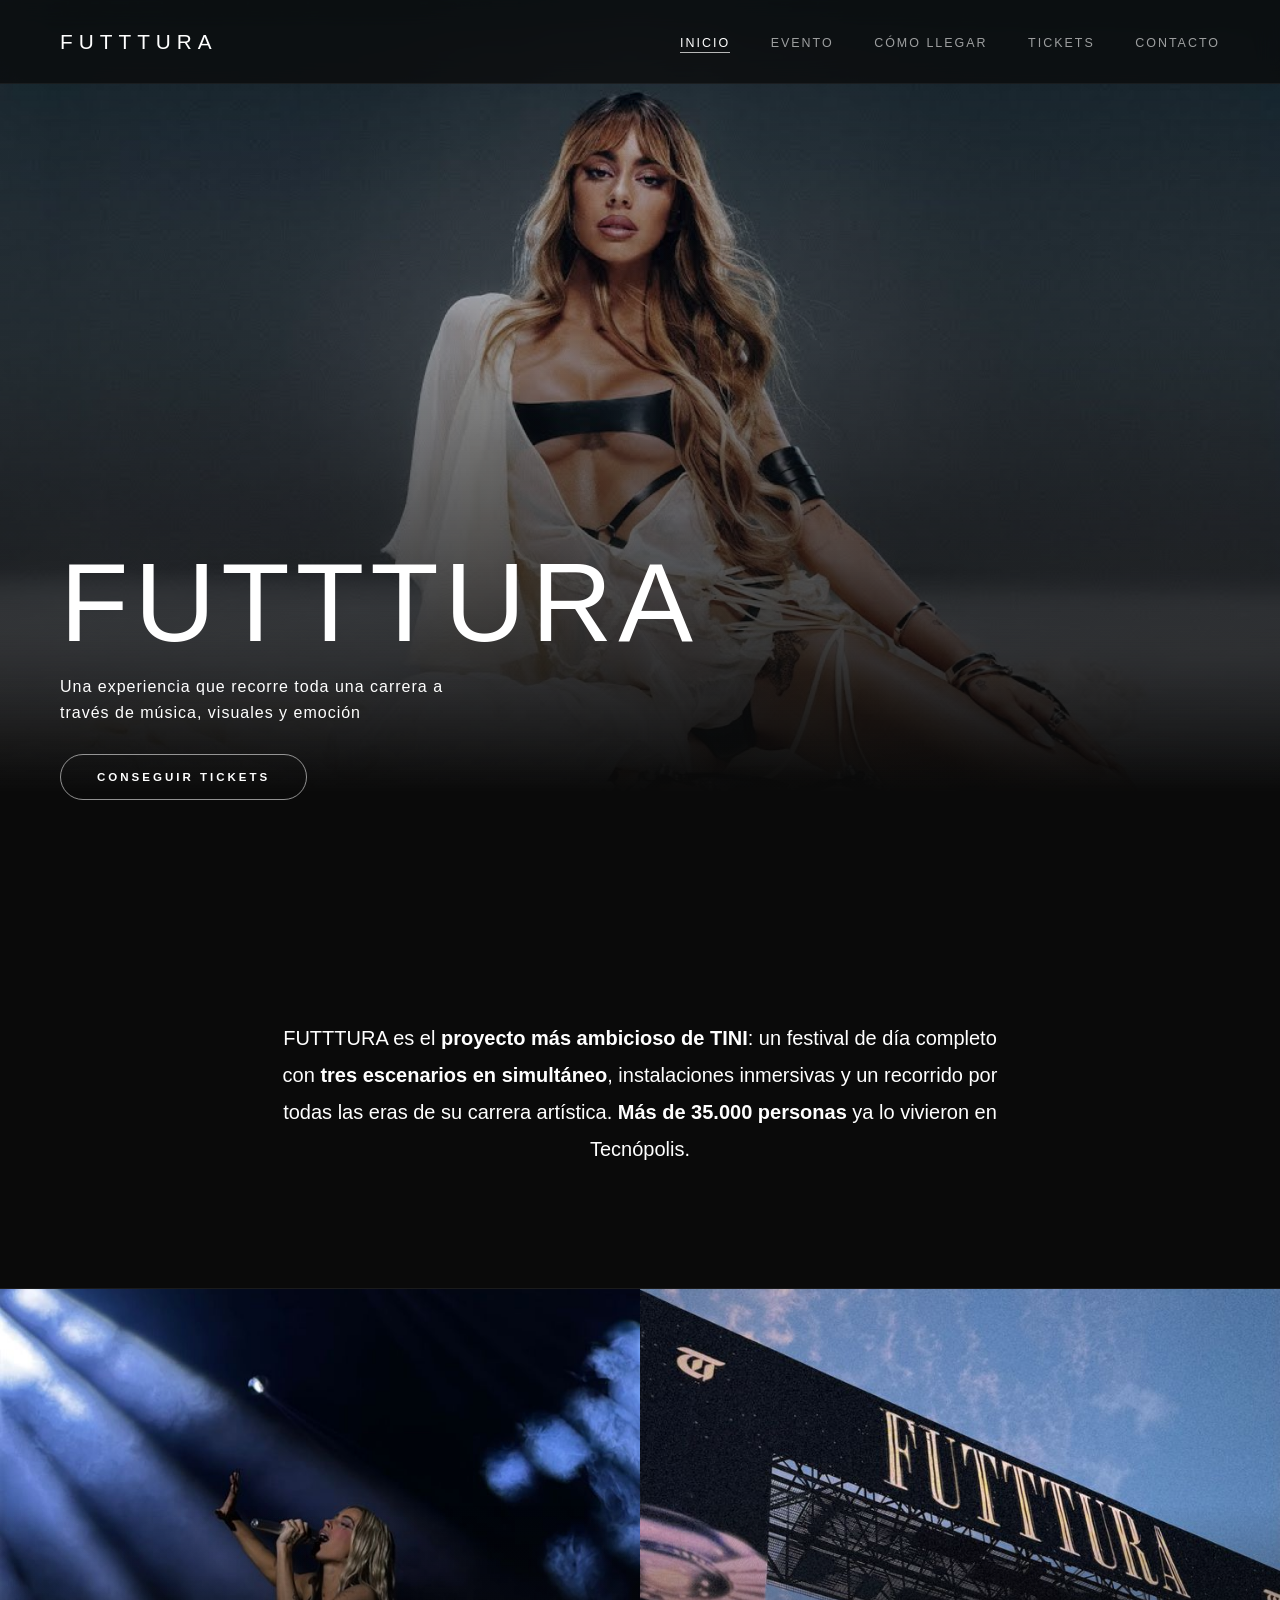
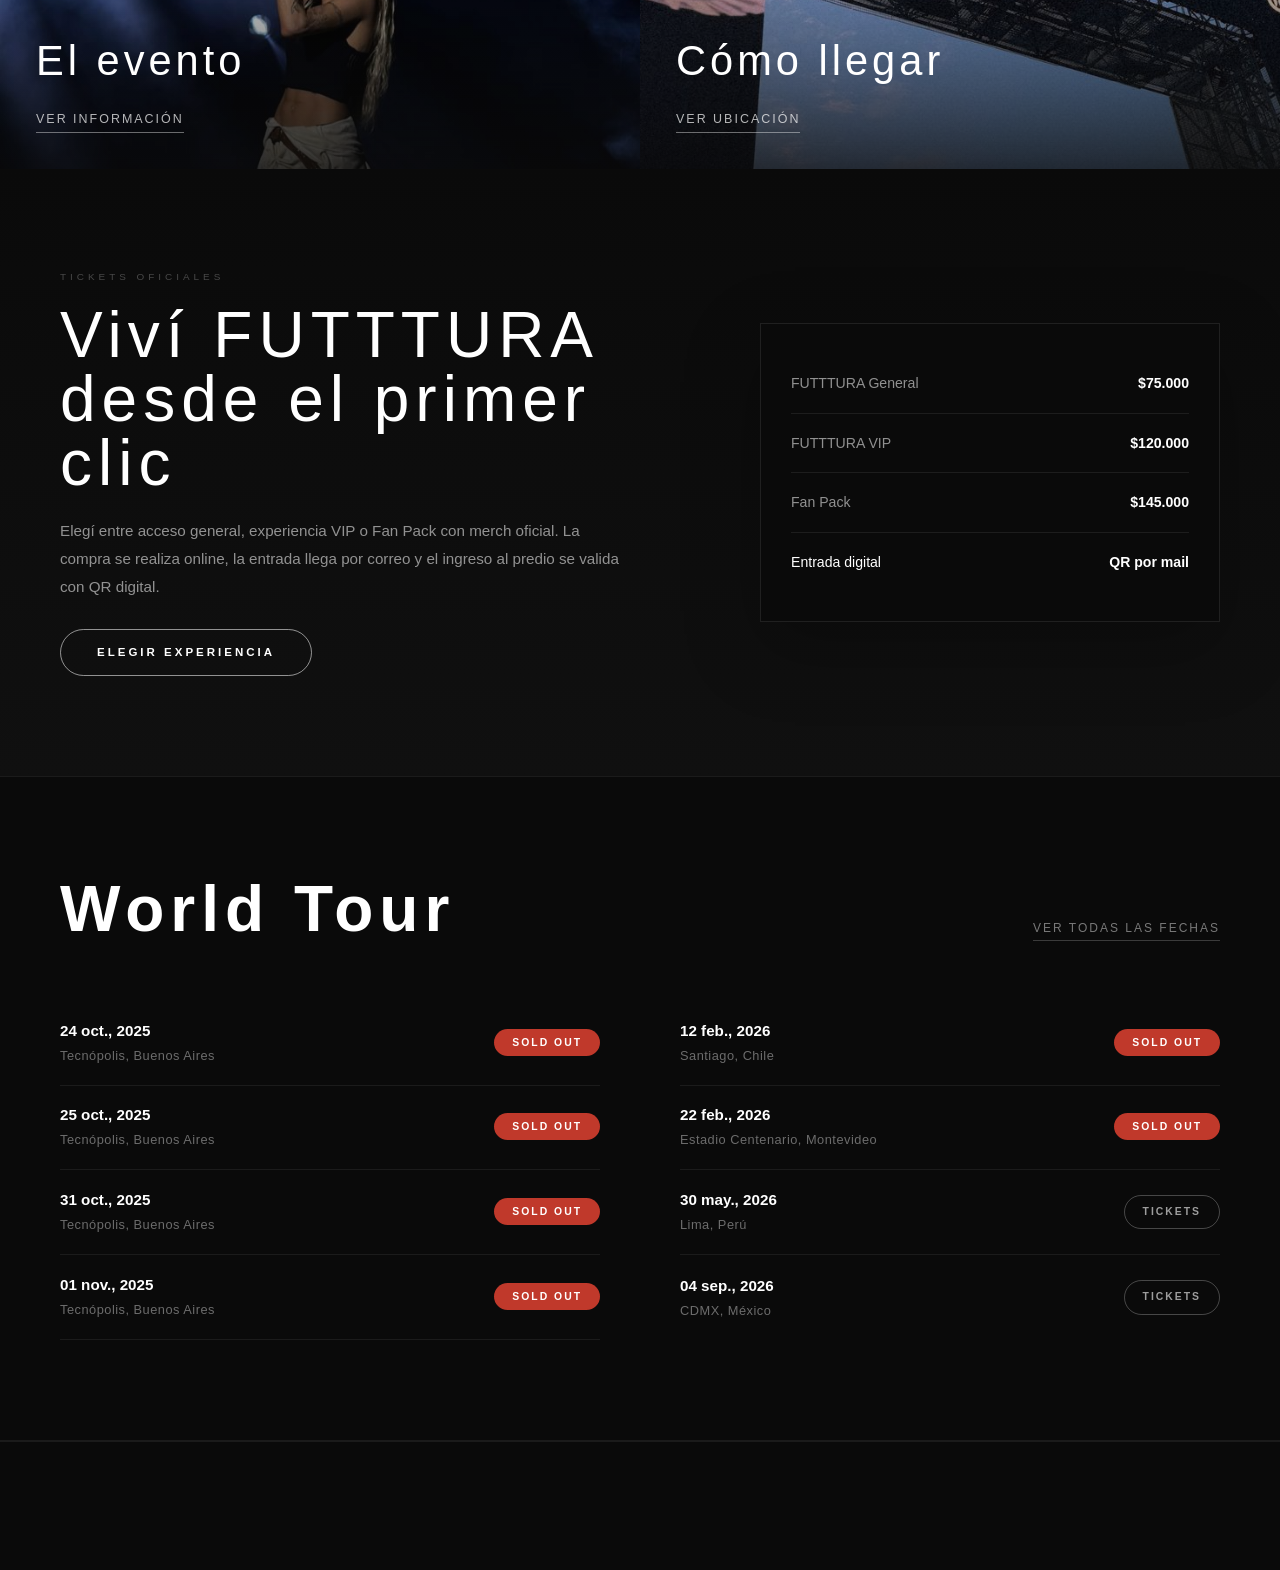
==== commit 5e97c8df: "Add files via upload" ====
--- a/index.html
+++ b/index.html
@@ -198,5 +198,7 @@
     </div>
 </footer>
 
+<script src="js/animaciones.js"></script>
+
 </body>
 </html>
--- a/css/estilos.css
+++ b/css/estilos.css
@@ -2632,3 +2632,323 @@
         height: 235px;
     }
 }
+
+/* ============================
+   ANIMACIONES — FUTTTURA
+   Solo movimiento visual, sin modificar el diseño original
+============================ */
+html {
+    scroll-behavior: smooth;
+}
+
+body {
+    overflow-x: hidden;
+}
+
+/* Entrada general de la navegación */
+.nav {
+    animation: navEntrada 0.8s cubic-bezier(.22,.8,.25,1) both;
+    transition: padding 0.35s ease, background 0.35s ease, box-shadow 0.35s ease;
+}
+
+.nav.nav--scroll {
+    padding-top: 17px;
+    padding-bottom: 17px;
+    background: rgba(10, 10, 10, 0.92);
+    box-shadow: 0 12px 35px rgba(0,0,0,0.22);
+}
+
+.logo {
+    transition: letter-spacing 0.35s ease, opacity 0.3s ease;
+}
+
+.logo:hover {
+    letter-spacing: 8px;
+}
+
+.nav nav a {
+    position: relative;
+}
+
+.nav nav a::after {
+    content: "";
+    position: absolute;
+    left: 0;
+    bottom: -5px;
+    width: 100%;
+    height: 1px;
+    background: currentColor;
+    transform: scaleX(0);
+    transform-origin: right;
+    transition: transform 0.35s cubic-bezier(.22,.8,.25,1);
+}
+
+.nav nav a:hover::after {
+    transform: scaleX(1);
+    transform-origin: left;
+}
+
+.nav nav a.active::after {
+    display: none;
+}
+
+/* Hero de inicio e internos */
+.hero img,
+.evento-hero img {
+    transform: scale(1.08);
+    animation: heroZoom 1.8s cubic-bezier(.2,.75,.25,1) forwards;
+    will-change: transform;
+}
+
+.hero-overlay,
+.evento-overlay {
+    opacity: 0;
+    animation: overlayEntrada 1.1s ease 0.15s forwards;
+}
+
+.hero-text > *,
+.evento-hero-text > *,
+.tickets-hero > * {
+    opacity: 0;
+    transform: translateY(30px);
+    animation: textoHero 0.85s cubic-bezier(.22,.8,.25,1) forwards;
+}
+
+.hero-text h1,
+.evento-hero-text h1,
+.tickets-hero h1 { animation-delay: 0.25s; }
+.hero-text p,
+.evento-hero-text p,
+.tickets-hero p { animation-delay: 0.42s; }
+.hero-text .btn-hero,
+.tickets-hero .btn-hero { animation-delay: 0.58s; }
+.tickets-hero .compra-eyebrow { animation-delay: 0.12s; }
+
+/* Elementos revelados al entrar en pantalla */
+.reveal,
+.reveal-left,
+.reveal-right,
+.reveal-scale {
+    opacity: 0;
+    transition:
+        opacity 0.8s cubic-bezier(.22,.8,.25,1),
+        transform 0.8s cubic-bezier(.22,.8,.25,1);
+    transition-delay: var(--reveal-delay, 0ms);
+    will-change: opacity, transform;
+}
+
+.reveal { transform: translateY(38px); }
+.reveal-left { transform: translateX(-42px); }
+.reveal-right { transform: translateX(42px); }
+.reveal-scale { transform: scale(0.95); }
+
+.reveal.is-visible,
+.reveal-left.is-visible,
+.reveal-right.is-visible,
+.reveal-scale.is-visible {
+    opacity: 1;
+    transform: translate(0, 0) scale(1);
+}
+
+/* Profundidad sutil en imágenes y tarjetas */
+.grid-item,
+.info-card,
+.producto-card,
+.orden-card,
+.checkout-pantalla,
+.home-shop-panel,
+.carrito-item,
+.carrito-total,
+.contacto-col,
+.map-full {
+    backface-visibility: hidden;
+}
+
+.grid-item img,
+.info-card-img img,
+.fw-image img,
+.split img,
+.llegar-img {
+    will-change: transform;
+}
+
+.grid-item:hover img,
+.info-card:hover .info-card-img img {
+    transform: scale(1.055);
+}
+
+.grid-item-overlay,
+.fw-image-overlay {
+    transition: opacity 0.45s ease;
+}
+
+.grid-item:hover .grid-item-overlay {
+    opacity: 0.82;
+}
+
+.grid-text h3,
+.grid-text a {
+    transition: transform 0.35s ease, opacity 0.35s ease;
+}
+
+.grid-item:hover .grid-text h3 {
+    transform: translateY(-5px);
+}
+
+.grid-item:hover .grid-text a {
+    transform: translateX(5px);
+}
+
+.info-card,
+.producto-card,
+.orden-card,
+.checkout-card,
+.resumen-compra,
+.carrito-item,
+.carrito-total {
+    transition: transform 0.35s ease, border-color 0.35s ease, background 0.35s ease, box-shadow 0.35s ease;
+}
+
+.info-card:hover,
+.producto-card:hover,
+.orden-card:hover {
+    transform: translateY(-5px);
+    box-shadow: 0 18px 45px rgba(0,0,0,0.18);
+}
+
+.tour-fila {
+    transition: padding-left 0.3s ease, padding-right 0.3s ease, background 0.3s ease;
+}
+
+.tour-fila:hover {
+    padding-left: 10px;
+    padding-right: 10px;
+    background: rgba(255,255,255,0.025);
+}
+
+.data li {
+    transition: padding-left 0.3s ease, background 0.3s ease;
+}
+
+.data li:hover {
+    padding-left: 10px;
+    background: rgba(255,255,255,0.02);
+}
+
+/* Botones con respuesta más fluida */
+.btn-hero,
+.btn-ticket,
+.btn-confirmar,
+.btn-carrito,
+.form-block button,
+.metodo,
+.checkout-tab {
+    transition-property: transform, background, color, border-color, opacity, box-shadow;
+    transition-duration: 0.25s;
+    transition-timing-function: ease;
+}
+
+.btn-hero:hover,
+.btn-ticket:hover,
+.btn-confirmar:hover,
+.btn-carrito:hover,
+.form-block button:hover {
+    transform: translateY(-2px);
+    box-shadow: 0 10px 28px rgba(0,0,0,0.22);
+}
+
+.btn-hero:active,
+.btn-ticket:active,
+.btn-confirmar:active,
+.btn-carrito:active,
+.form-block button:active {
+    transform: translateY(0) scale(0.98);
+}
+
+/* Formulario */
+.form-block input,
+.form-block textarea,
+.checkout-form input {
+    transition: border-color 0.3s ease, padding-left 0.3s ease, background 0.3s ease;
+}
+
+.form-block input:focus,
+.form-block textarea:focus,
+.checkout-form input:focus {
+    padding-left: 8px;
+    background: rgba(255,255,255,0.018);
+}
+
+/* FAQ */
+.faq-item {
+    transition: background 0.3s ease, padding 0.3s ease;
+}
+
+.faq-item:hover {
+    background: rgba(255,255,255,0.018);
+    padding-left: 8px;
+    padding-right: 8px;
+}
+
+.faq-item.open .faq-icon {
+    transform: rotate(90deg);
+}
+
+/* Confirmación de compra */
+.checkout-success.visible {
+    animation: confirmacionEntrada 0.55s cubic-bezier(.22,.8,.25,1) both;
+}
+
+/* Footer */
+.footer-links a {
+    display: inline-block;
+}
+
+.footer-links a:hover {
+    transform: translateY(-2px);
+}
+
+@keyframes navEntrada {
+    from { opacity: 0; transform: translateY(-100%); }
+    to { opacity: 1; transform: translateY(0); }
+}
+
+@keyframes heroZoom {
+    from { transform: scale(1.08); filter: brightness(0.72); }
+    to { transform: scale(1); filter: brightness(1); }
+}
+
+@keyframes overlayEntrada {
+    to { opacity: 1; }
+}
+
+@keyframes textoHero {
+    to { opacity: 1; transform: translateY(0); }
+}
+
+@keyframes confirmacionEntrada {
+    from { opacity: 0; transform: translateY(12px); }
+    to { opacity: 1; transform: translateY(0); }
+}
+
+/* Respeta la preferencia del sistema y evita mareos */
+@media (prefers-reduced-motion: reduce) {
+    html { scroll-behavior: auto; }
+
+    *,
+    *::before,
+    *::after {
+        animation-duration: 0.01ms !important;
+        animation-iteration-count: 1 !important;
+        transition-duration: 0.01ms !important;
+        scroll-behavior: auto !important;
+    }
+
+    .reveal,
+    .reveal-left,
+    .reveal-right,
+    .reveal-scale {
+        opacity: 1 !important;
+        transform: none !important;
+    }
+}
